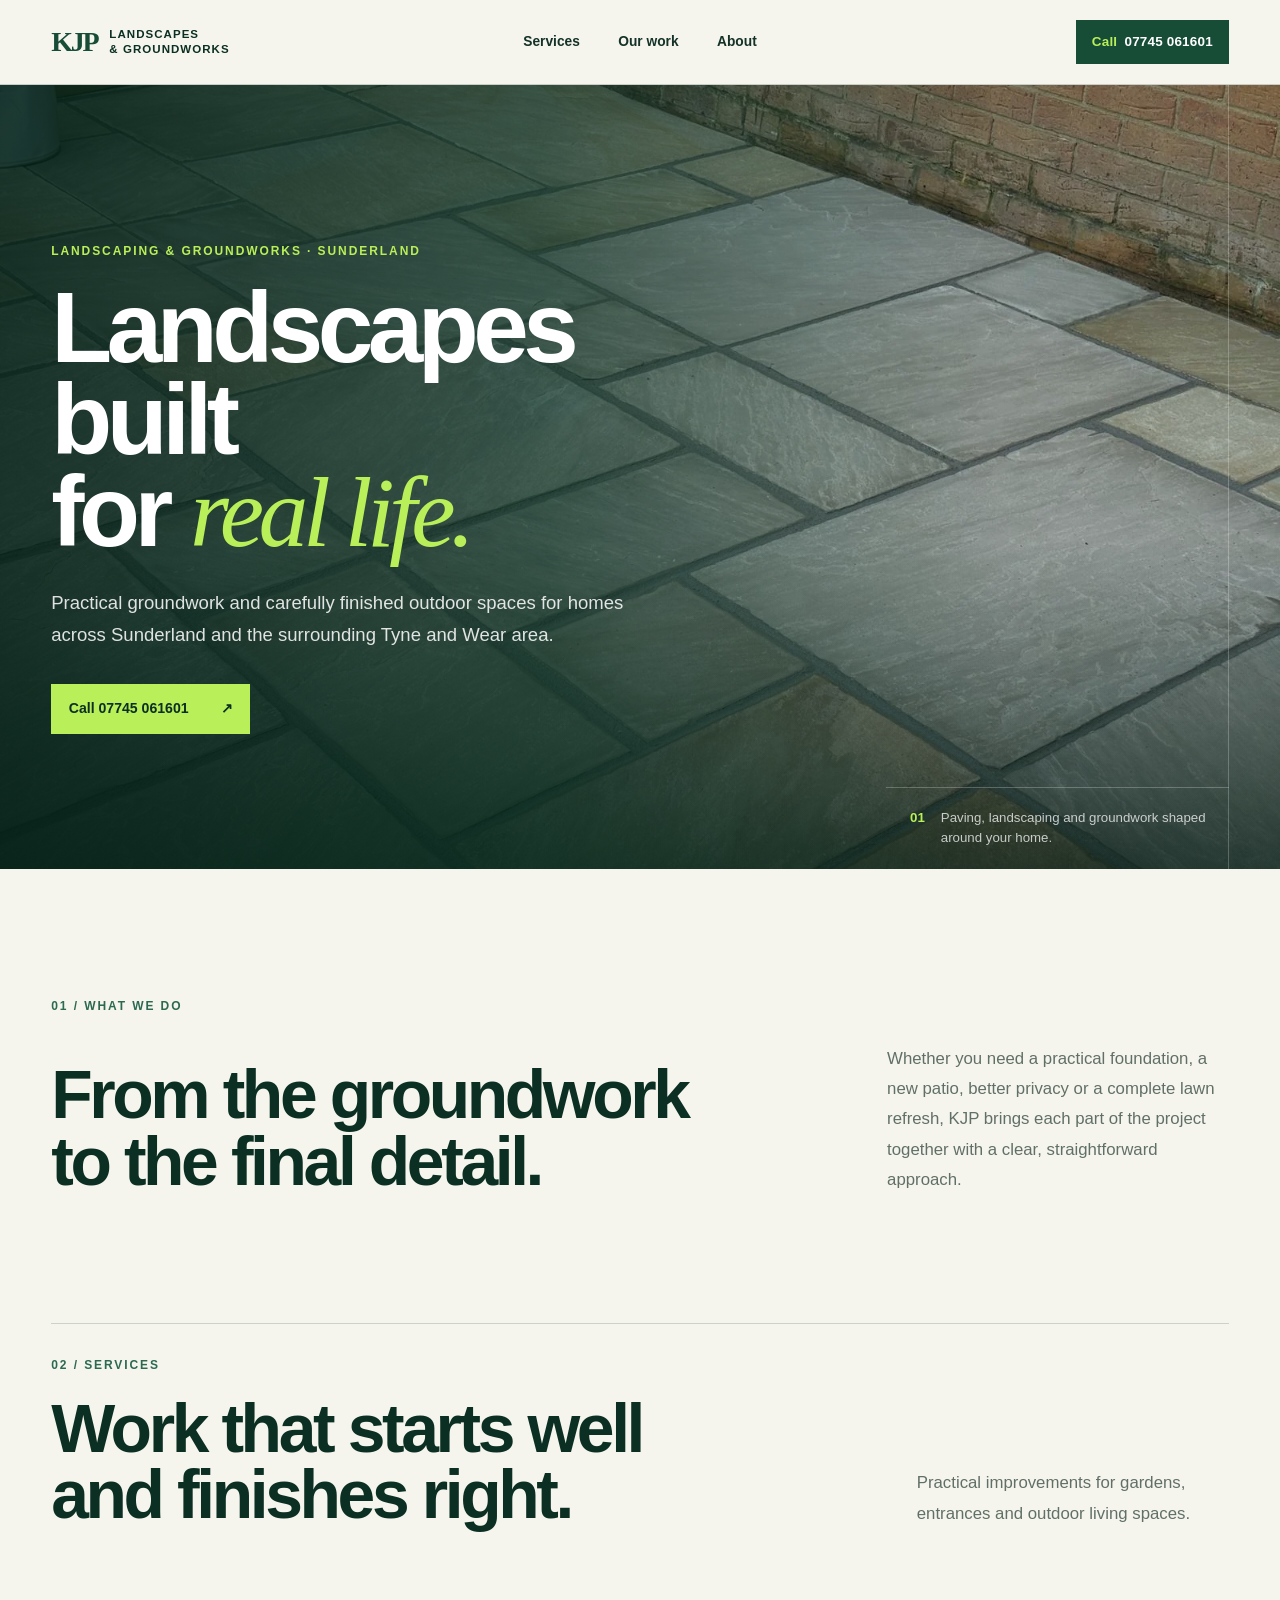
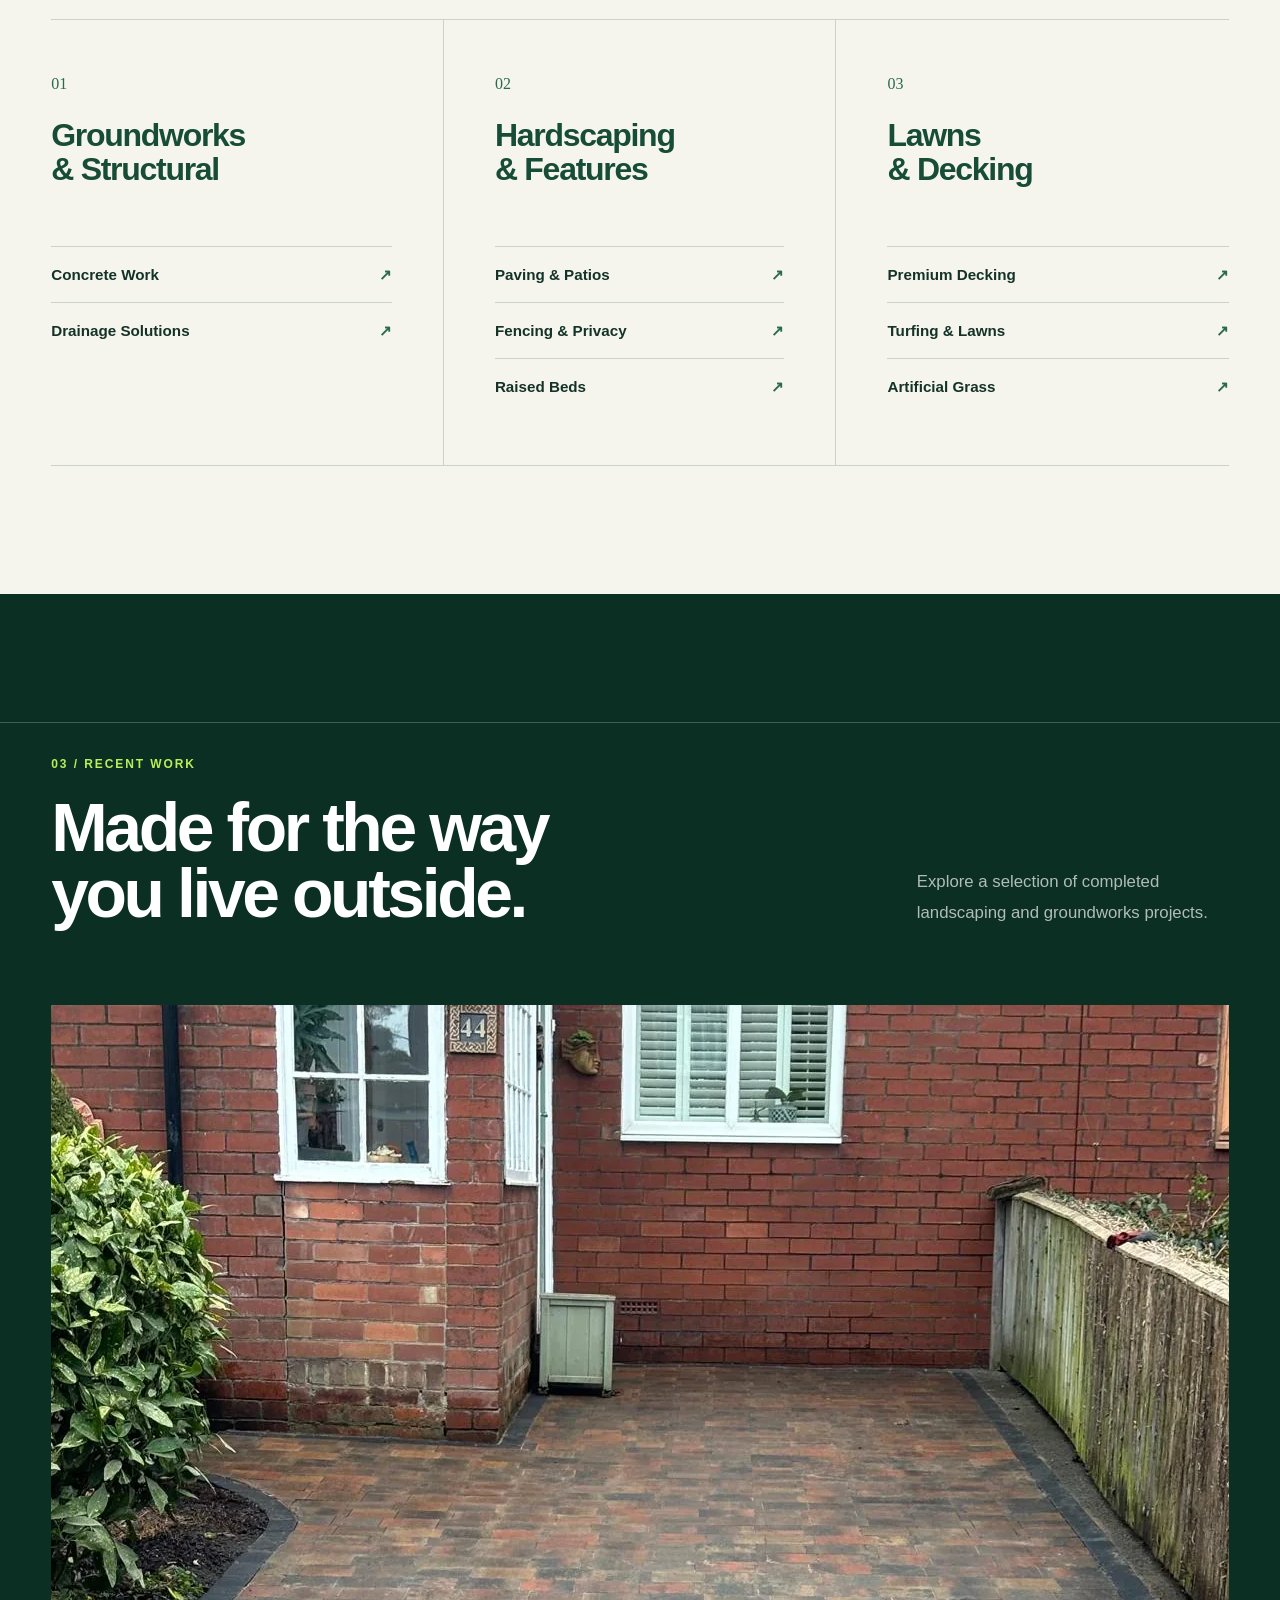
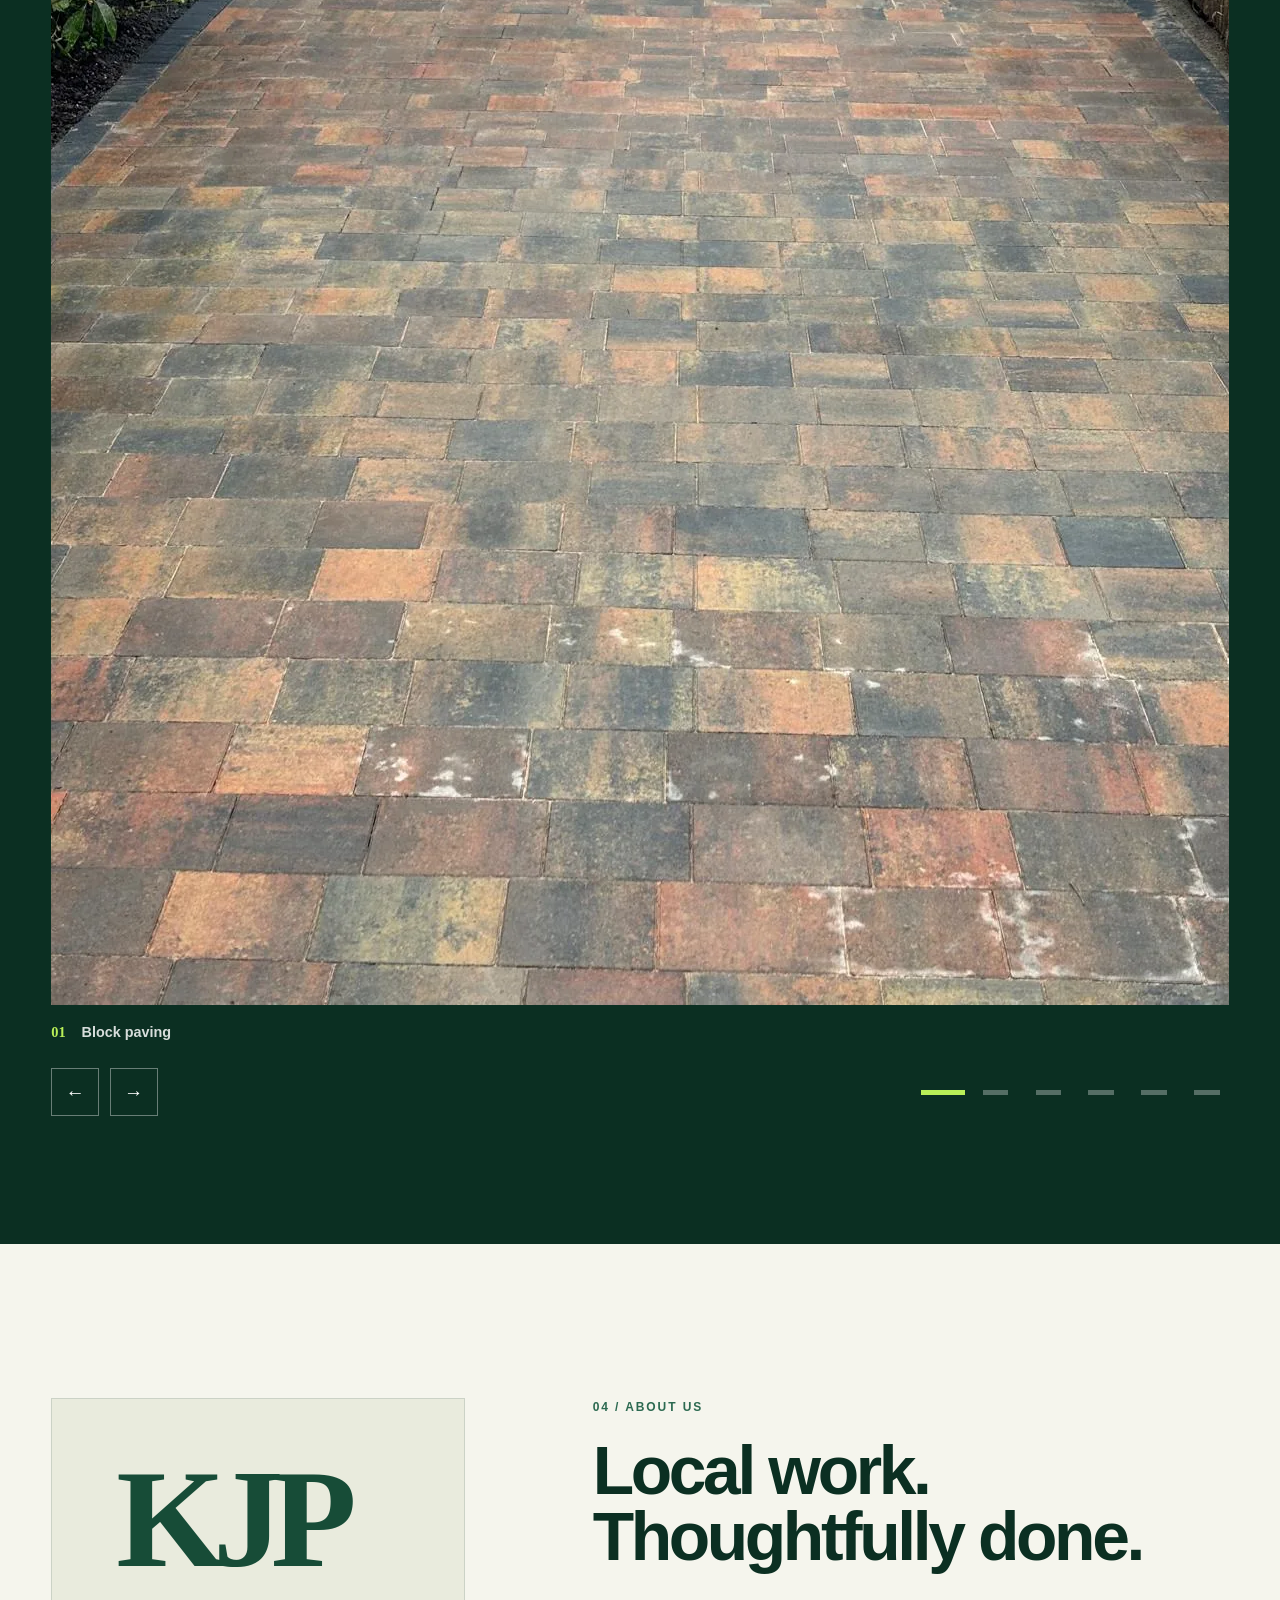
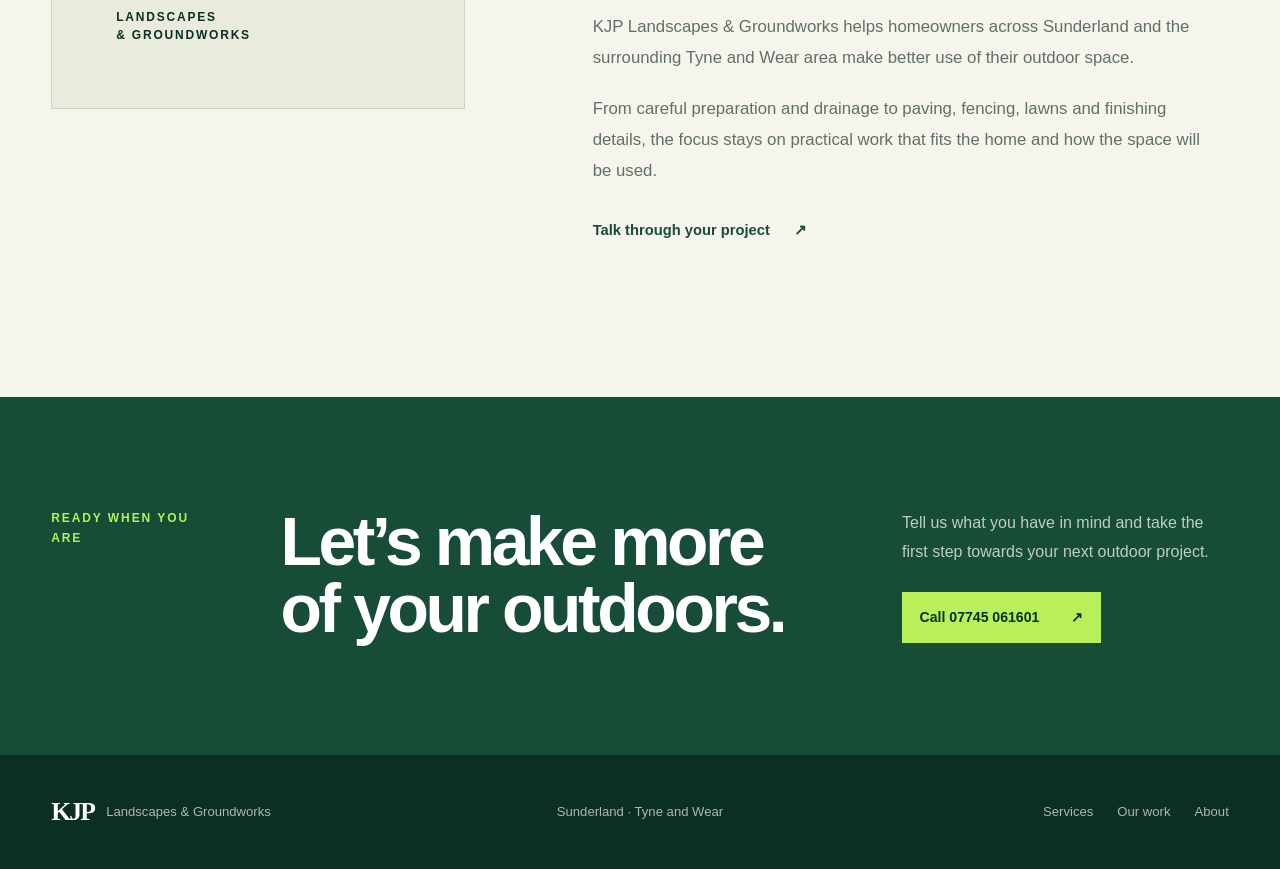
==== draft1/index.html @ 093271bf "add first draft" ====
<!doctype html>
<html lang="en-GB">
<head>
  <meta charset="utf-8">
  <meta name="viewport" content="width=device-width, initial-scale=1">
  <meta name="description" content="Landscaping and groundworks in Sunderland and across the surrounding Tyne and Wear area. Call KJP Landscapes &amp; Groundworks on 07745 061601.">
  <meta name="theme-color" content="#123f2d">
  <title>KJP Landscapes &amp; Groundworks | Sunderland</title>
  <link rel="icon" type="image/svg+xml" href="data:image/svg+xml,%3Csvg xmlns='http://www.w3.org/2000/svg' viewBox='0 0 64 64'%3E%3Crect width='64' height='64' fill='%23123f2d'/%3E%3Ctext x='32' y='44' text-anchor='middle' fill='white' font-family='Arial' font-size='38' font-weight='700'%3EK%3C/text%3E%3C/svg%3E">
  <link rel="preload" as="image" href="assets/hero.webp" fetchpriority="high">
  <link rel="stylesheet" href="styles.css">
  <script type="module" src="script.mjs"></script>
</head>
<body>
  <a class="skip-link" href="#main-content">Skip to main content</a>

  <header class="site-header">
    <div class="header-inner">
      <a class="brand" href="#top" aria-label="KJP Landscapes and Groundworks home">
        <span class="brand-mark" aria-hidden="true">KJP</span>
        <span class="brand-name">Landscapes <span>&amp; Groundworks</span></span>
      </a>

      <nav class="site-nav" aria-label="Main navigation">
        <a href="#services">Services</a>
        <a href="#gallery">Our work</a>
        <a href="#about">About</a>
      </nav>

      <a class="call-button" href="tel:07745061601" aria-label="Call KJP Landscapes and Groundworks on 07745 061601">
        <span class="call-label">Call</span>
        <span>07745 061601</span>
      </a>
    </div>
  </header>

  <main id="main-content">
    <section class="hero" id="top" aria-labelledby="hero-title">
      <div class="hero-inner">
        <p class="eyebrow">Landscaping &amp; groundworks · Sunderland</p>
        <h1 id="hero-title">Landscapes built<br>for <em>real life.</em></h1>
        <p class="hero-copy">Practical groundwork and carefully finished outdoor spaces for homes across Sunderland and the surrounding Tyne and Wear area.</p>
        <a class="primary-action" href="tel:07745061601">Call 07745 061601 <span aria-hidden="true">↗</span></a>
      </div>
      <p class="hero-note"><span>01</span> Paving, landscaping and groundwork shaped around your home.</p>
    </section>

    <section class="intro section-shell" aria-labelledby="intro-title">
      <p class="section-number">01 / What we do</p>
      <div class="intro-grid">
        <h2 id="intro-title">From the groundwork<br>to the final detail.</h2>
        <p>Whether you need a practical foundation, a new patio, better privacy or a complete lawn refresh, KJP brings each part of the project together with a clear, straightforward approach.</p>
      </div>
    </section>

    <section class="services section-shell" id="services" aria-labelledby="services-title">
      <div class="section-heading">
        <div>
          <p class="section-number">02 / Services</p>
          <h2 id="services-title">Work that starts well<br>and finishes right.</h2>
        </div>
        <p>Practical improvements for gardens, entrances and outdoor living spaces.</p>
      </div>

      <div class="service-grid">
        <article class="service-group">
          <span class="service-index">01</span>
          <h3>Groundworks<br>&amp; Structural</h3>
          <ul>
            <li><span>Concrete Work</span><span aria-hidden="true">↗</span></li>
            <li><span>Drainage Solutions</span><span aria-hidden="true">↗</span></li>
          </ul>
        </article>

        <article class="service-group">
          <span class="service-index">02</span>
          <h3>Hardscaping<br>&amp; Features</h3>
          <ul>
            <li><span>Paving &amp; Patios</span><span aria-hidden="true">↗</span></li>
            <li><span>Fencing &amp; Privacy</span><span aria-hidden="true">↗</span></li>
            <li><span>Raised Beds</span><span aria-hidden="true">↗</span></li>
          </ul>
        </article>

        <article class="service-group">
          <span class="service-index">03</span>
          <h3>Lawns<br>&amp; Decking</h3>
          <ul>
            <li><span>Premium Decking</span><span aria-hidden="true">↗</span></li>
            <li><span>Turfing &amp; Lawns</span><span aria-hidden="true">↗</span></li>
            <li><span>Artificial Grass</span><span aria-hidden="true">↗</span></li>
          </ul>
        </article>
      </div>
    </section>

    <section class="gallery-section" id="gallery" aria-labelledby="gallery-title">
      <div class="section-shell gallery-heading">
        <div>
          <p class="section-number">03 / Recent work</p>
          <h2 id="gallery-title">Made for the way<br>you live outside.</h2>
        </div>
        <p>Explore a selection of completed landscaping and groundworks projects.</p>
      </div>

      <div class="carousel" aria-roledescription="carousel" aria-label="KJP completed projects">
        <div class="carousel-viewport">
          <div class="carousel-track">
            <figure class="carousel-slide">
              <img src="assets/project-01.webp" alt="Block-paved driveway beside a brick home" width="1200" height="1600" loading="lazy" decoding="async">
              <figcaption><span>01</span> Block paving</figcaption>
            </figure>
            <figure class="carousel-slide">
              <img src="assets/project-02.webp" alt="Paved garden with raised timber beds" width="1600" height="1200" loading="lazy" decoding="async">
              <figcaption><span>02</span> Paving &amp; raised beds</figcaption>
            </figure>
            <figure class="carousel-slide">
              <img src="assets/project-03.webp" alt="Gravel garden with timber sleeper paths and planting" width="1600" height="1200" loading="lazy" decoding="async">
              <figcaption><span>03</span> Garden features</figcaption>
            </figure>
            <figure class="carousel-slide">
              <img src="assets/project-04.webp" alt="Paved patio with a newly built timber pergola" width="1200" height="1600" loading="lazy" decoding="async">
              <figcaption><span>04</span> Patio &amp; pergola</figcaption>
            </figure>
            <figure class="carousel-slide">
              <img src="assets/project-05.webp" alt="Large-format paved path beside a planted border" width="1200" height="1600" loading="lazy" decoding="async">
              <figcaption><span>05</span> Paths &amp; edging</figcaption>
            </figure>
            <figure class="carousel-slide">
              <img src="assets/project-06.webp" alt="Tiered paved garden with a lawn and timber fencing" width="1200" height="1600" loading="lazy" decoding="async">
              <figcaption><span>06</span> Patio &amp; lawn</figcaption>
            </figure>
          </div>
        </div>

        <div class="carousel-controls">
          <div class="carousel-arrows">
            <button type="button" data-carousel-action="previous" aria-label="Show previous project"><span aria-hidden="true">←</span></button>
            <button type="button" data-carousel-action="next" aria-label="Show next project"><span aria-hidden="true">→</span></button>
          </div>
          <div class="carousel-indicators" aria-label="Choose a project">
            <button type="button" data-carousel-index="0" aria-label="Show project 1"></button>
            <button type="button" data-carousel-index="1" aria-label="Show project 2"></button>
            <button type="button" data-carousel-index="2" aria-label="Show project 3"></button>
            <button type="button" data-carousel-index="3" aria-label="Show project 4"></button>
            <button type="button" data-carousel-index="4" aria-label="Show project 5"></button>
            <button type="button" data-carousel-index="5" aria-label="Show project 6"></button>
          </div>
        </div>
        <p id="carousel-status" class="sr-only" aria-live="polite">Project 1 of 6</p>
      </div>
    </section>

    <section class="about section-shell" id="about" aria-labelledby="about-title">
      <div class="about-stat" aria-hidden="true">
        <span>KJP</span>
        <p>Landscapes<br>&amp; Groundworks</p>
      </div>
      <div class="about-copy">
        <p class="section-number">04 / About us</p>
        <h2 id="about-title">Local work.<br>Thoughtfully done.</h2>
        <p>KJP Landscapes &amp; Groundworks helps homeowners across Sunderland and the surrounding Tyne and Wear area make better use of their outdoor space.</p>
        <p>From careful preparation and drainage to paving, fencing, lawns and finishing details, the focus stays on practical work that fits the home and how the space will be used.</p>
        <a class="text-link" href="tel:07745061601">Talk through your project <span aria-hidden="true">↗</span></a>
      </div>
    </section>

    <section class="closing-call" aria-labelledby="closing-title">
      <div class="section-shell closing-grid">
        <p class="section-number">Ready when you are</p>
        <h2 id="closing-title">Let’s make more<br>of your outdoors.</h2>
        <div>
          <p>Tell us what you have in mind and take the first step towards your next outdoor project.</p>
          <a class="primary-action light" href="tel:07745061601">Call 07745 061601 <span aria-hidden="true">↗</span></a>
        </div>
      </div>
    </section>
  </main>

  <footer class="site-footer">
    <div class="section-shell footer-grid">
      <div class="footer-brand">
        <strong>KJP</strong>
        <span>Landscapes &amp; Groundworks</span>
      </div>
      <p>Sunderland · Tyne and Wear</p>
      <nav aria-label="Footer navigation">
        <a href="#services">Services</a>
        <a href="#gallery">Our work</a>
        <a href="#about">About</a>
      </nav>
    </div>
  </footer>
</body>
</html>
---- draft1/styles.css ----
@charset "UTF-8";

:root {
  --forest: #174c37;
  --forest-dark: #0b2f22;
  --forest-soft: #2b6950;
  --lime: #b9ef58;
  --paper: #f5f5ed;
  --paper-deep: #e9ebdd;
  --white: #ffffff;
  --ink: #143228;
  --muted: #617067;
  --line: #cbd2c6;
  --display: Georgia, "Times New Roman", serif;
  --sans: Inter, ui-sans-serif, -apple-system, BlinkMacSystemFont, "Segoe UI", sans-serif;
  --shell: 1180px;
  --gutter: clamp(1.25rem, 4vw, 3.5rem);
}

*,
*::before,
*::after {
  box-sizing: border-box;
}

html {
  scroll-behavior: smooth;
  scroll-padding-top: 6.5rem;
}

body {
  margin: 0;
  min-width: 0;
  overflow-x: hidden;
  background: var(--paper);
  color: var(--ink);
  font-family: var(--sans);
  font-size: 1rem;
  line-height: 1.65;
  -webkit-font-smoothing: antialiased;
}

body,
button,
a {
  overflow-wrap: anywhere;
}

img {
  display: block;
  max-width: 100%;
}

a {
  color: inherit;
  text-decoration: none;
}

button {
  color: inherit;
  font: inherit;
}

h1,
h2,
h3,
p,
figure,
ul {
  margin: 0;
}

ul {
  padding: 0;
  list-style: none;
}

h1,
h2,
h3 {
  text-wrap: balance;
}

a:focus-visible,
button:focus-visible {
  outline: 3px solid var(--lime);
  outline-offset: 4px;
}

.skip-link {
  position: fixed;
  top: -6rem;
  left: 1rem;
  z-index: 1000;
  padding: 0.75rem 1rem;
  background: var(--lime);
  color: var(--forest-dark);
  font-weight: 800;
  transition: top 180ms ease;
}

.skip-link:focus {
  top: 1rem;
}

.sr-only {
  position: absolute;
  width: 1px;
  height: 1px;
  padding: 0;
  margin: -1px;
  overflow: hidden;
  clip: rect(0, 0, 0, 0);
  white-space: nowrap;
  border: 0;
}

.section-shell {
  width: min(100%, calc(var(--shell) + (var(--gutter) * 2)));
  margin-inline: auto;
  padding-inline: var(--gutter);
}

.site-header {
  position: sticky;
  top: 0;
  z-index: 100;
  background: rgb(245 245 237 / 94%);
  border-bottom: 1px solid rgb(20 50 40 / 20%);
  backdrop-filter: blur(14px);
}

.header-inner {
  display: grid;
  grid-template-columns: minmax(14rem, 1fr) auto minmax(14rem, 1fr);
  align-items: center;
  width: min(100%, calc(var(--shell) + (var(--gutter) * 2)));
  min-height: 5.25rem;
  margin-inline: auto;
  padding-inline: var(--gutter);
}

.brand {
  display: inline-flex;
  align-items: center;
  justify-self: start;
  gap: 0.75rem;
  line-height: 1.05;
}

.brand-mark {
  color: var(--forest);
  font-family: var(--display);
  font-size: 1.75rem;
  font-weight: 700;
  letter-spacing: -0.08em;
}

.brand-name {
  display: grid;
  color: var(--forest-dark);
  font-size: 0.72rem;
  font-weight: 800;
  letter-spacing: 0.09em;
  line-height: 1.3;
  text-transform: uppercase;
}

.site-nav {
  display: flex;
  align-items: center;
  justify-content: center;
  gap: clamp(1.25rem, 3vw, 2.75rem);
  font-size: 0.86rem;
  font-weight: 700;
}

.site-nav a,
.site-footer nav a,
.text-link {
  position: relative;
}

.site-nav a::after,
.site-footer nav a::after,
.text-link::after {
  position: absolute;
  right: 0;
  bottom: -0.25rem;
  left: 0;
  height: 1px;
  background: currentColor;
  content: "";
  transform: scaleX(0);
  transform-origin: right;
  transition: transform 180ms ease;
}

.site-nav a:hover::after,
.site-footer nav a:hover::after,
.text-link:hover::after {
  transform: scaleX(1);
  transform-origin: left;
}

.call-button {
  display: inline-flex;
  align-items: center;
  justify-self: end;
  min-height: 44px;
  padding: 0.7rem 1rem;
  background: var(--forest);
  color: var(--white);
  font-size: 0.84rem;
  font-weight: 800;
  letter-spacing: 0.015em;
}

.call-label {
  margin-right: 0.45rem;
  color: var(--lime);
}

.call-button:hover,
.call-button:focus-visible {
  background: var(--forest-dark);
}

.hero {
  position: relative;
  display: grid;
  align-items: end;
  min-height: min(49rem, calc(100svh - 5.25rem));
  border-radius: 0;
  overflow: hidden;
  background-color: var(--forest-dark);
  background-image:
    linear-gradient(90deg, rgb(5 33 23 / 89%) 0%, rgb(9 45 31 / 72%) 42%, rgb(7 30 22 / 24%) 78%),
    linear-gradient(0deg, rgb(7 29 21 / 76%) 0%, transparent 42%),
    url("assets/hero.webp");
  background-position: center, center, center 66%;
  background-size: cover;
  color: var(--white);
}

.hero::before {
  position: absolute;
  top: 0;
  right: clamp(1rem, 4vw, 4rem);
  width: 1px;
  height: 100%;
  background: rgb(255 255 255 / 23%);
  content: "";
}

.hero-inner {
  position: relative;
  z-index: 1;
  width: min(100%, calc(var(--shell) + (var(--gutter) * 2)));
  margin-inline: auto;
  padding: clamp(6.5rem, 13vh, 10rem) var(--gutter) clamp(8rem, 15vh, 10rem);
}

.eyebrow,
.section-number {
  color: var(--forest-soft);
  font-size: 0.75rem;
  font-weight: 800;
  letter-spacing: 0.16em;
  text-transform: uppercase;
}

.hero .eyebrow {
  color: var(--lime);
}

.hero h1 {
  max-width: 13ch;
  margin-top: 1.25rem;
  color: var(--white);
  font-size: clamp(3.25rem, 7.8vw, 7.25rem);
  font-weight: 650;
  letter-spacing: -0.055em;
  line-height: 0.92;
}

.hero h1 em {
  color: var(--lime);
  font-family: var(--display);
  font-weight: 400;
}

.hero-copy {
  max-width: 39rem;
  margin-top: 1.75rem;
  color: rgb(255 255 255 / 86%);
  font-size: clamp(1rem, 1.6vw, 1.16rem);
  line-height: 1.75;
}

.primary-action {
  display: inline-flex;
  align-items: center;
  justify-content: space-between;
  gap: 2rem;
  min-height: 48px;
  margin-top: 2rem;
  padding: 0.85rem 1.1rem;
  background: var(--lime);
  color: var(--forest-dark);
  font-size: 0.88rem;
  font-weight: 850;
  transition: background 180ms ease, color 180ms ease;
}

.primary-action:hover {
  background: var(--white);
}

.hero-note {
  position: absolute;
  right: clamp(1rem, 4vw, 4rem);
  bottom: 0;
  z-index: 1;
  display: grid;
  grid-template-columns: auto minmax(12rem, 18rem);
  gap: 1rem;
  padding: 1.3rem 0 1.3rem 1.5rem;
  border-top: 1px solid rgb(255 255 255 / 24%);
  color: rgb(255 255 255 / 74%);
  font-size: 0.83rem;
  line-height: 1.5;
}

.hero-note span {
  color: var(--lime);
  font-weight: 800;
}

.intro {
  padding-block: clamp(5rem, 10vw, 9rem);
}

.intro-grid {
  display: grid;
  grid-template-columns: minmax(0, 1.45fr) minmax(16rem, 0.7fr);
  gap: clamp(3rem, 10vw, 9rem);
  align-items: end;
  margin-top: 1.7rem;
}

h2 {
  color: var(--forest-dark);
  font-size: clamp(2.6rem, 5.3vw, 5.2rem);
  font-weight: 650;
  letter-spacing: -0.05em;
  line-height: 0.98;
}

.intro-grid > p,
.section-heading > p,
.gallery-heading > p {
  color: var(--muted);
  font-size: 1.05rem;
  line-height: 1.8;
}

.services {
  padding-bottom: clamp(5rem, 10vw, 9rem);
}

.section-heading,
.gallery-heading {
  display: grid;
  grid-template-columns: minmax(0, 1.3fr) minmax(17rem, 0.55fr);
  gap: clamp(3rem, 10vw, 8rem);
  align-items: end;
  padding-top: 2rem;
  border-top: 1px solid var(--line);
}

.section-heading h2,
.gallery-heading h2 {
  margin-top: 1.25rem;
}

.service-grid {
  display: grid;
  grid-template-columns: repeat(3, minmax(0, 1fr));
  margin-top: clamp(3rem, 7vw, 5.75rem);
  border-block: 1px solid var(--line);
}

.service-group {
  min-width: 0;
  padding: clamp(2rem, 4vw, 3.25rem);
  border-right: 1px solid var(--line);
}

.service-group:first-child {
  padding-left: 0;
}

.service-group:last-child {
  padding-right: 0;
  border-right: 0;
}

.service-index {
  color: var(--forest-soft);
  font-family: var(--display);
  font-size: 1rem;
}

.service-group h3 {
  min-height: 5rem;
  margin: 1.3rem 0 3rem;
  color: var(--forest);
  font-size: clamp(1.65rem, 2.5vw, 2.4rem);
  font-weight: 650;
  letter-spacing: -0.04em;
  line-height: 1.08;
}

.service-group li {
  display: flex;
  align-items: center;
  justify-content: space-between;
  gap: 1rem;
  min-height: 3.5rem;
  border-top: 1px solid var(--line);
  color: var(--ink);
  font-size: 0.95rem;
  font-weight: 650;
}

.service-group li span:last-child {
  color: var(--forest-soft);
}

.gallery-section {
  padding-block: clamp(5rem, 10vw, 8.5rem);
  background: var(--forest-dark);
  color: var(--white);
}

.gallery-section .section-number {
  color: var(--lime);
}

.gallery-heading {
  border-top-color: rgb(255 255 255 / 22%);
}

.gallery-heading h2 {
  color: var(--white);
}

.gallery-heading > p {
  color: rgb(255 255 255 / 68%);
}

.carousel {
  width: min(100%, calc(var(--shell) + (var(--gutter) * 2)));
  margin: clamp(3rem, 6vw, 5.5rem) auto 0;
  padding-inline: var(--gutter);
}

.carousel-viewport {
  min-width: 0;
}

.carousel-track {
  display: grid;
  grid-template-columns: repeat(2, minmax(0, 1fr));
  gap: 2rem;
}

.carousel-slide {
  min-width: 0;
}

.carousel-slide img {
  width: 100%;
  aspect-ratio: 16 / 10;
  object-fit: cover;
  border-radius: 0;
}

.carousel-slide figcaption {
  display: flex;
  gap: 1rem;
  align-items: center;
  margin-top: 1rem;
  color: rgb(255 255 255 / 84%);
  font-size: 0.9rem;
  font-weight: 700;
}

.carousel-slide figcaption span {
  color: var(--lime);
  font-family: var(--display);
}

.carousel-controls {
  display: none;
}

.carousel.is-enhanced .carousel-viewport {
  overflow: hidden;
}

.carousel.is-enhanced .carousel-track {
  display: flex;
  gap: 0;
  transition: transform 560ms cubic-bezier(0.22, 1, 0.36, 1);
  touch-action: pan-y;
}

.carousel.is-enhanced .carousel-slide {
  flex: 0 0 100%;
}

.carousel.is-enhanced .carousel-slide figcaption {
  max-width: 72rem;
}

.carousel.is-enhanced .carousel-controls {
  display: flex;
  align-items: center;
  justify-content: space-between;
  gap: 2rem;
  margin-top: 1.5rem;
}

.carousel-arrows {
  display: flex;
  gap: 0.65rem;
}

.carousel-arrows button {
  display: grid;
  width: 3rem;
  height: 3rem;
  padding: 0;
  place-items: center;
  border: 1px solid rgb(255 255 255 / 38%);
  border-radius: 0;
  background: transparent;
  color: var(--white);
  cursor: pointer;
  font-size: 1.2rem;
}

.carousel-arrows button:hover {
  border-color: var(--lime);
  background: var(--lime);
  color: var(--forest-dark);
}

.carousel-indicators {
  display: flex;
  align-items: center;
  gap: 0.55rem;
}

.carousel-indicators button {
  position: relative;
  display: grid;
  min-width: 44px;
  min-height: 44px;
  width: 44px;
  height: 44px;
  padding: 0;
  border: 0;
  border-radius: 0;
  place-items: center;
  background: transparent;
  cursor: pointer;
}

.carousel-indicators button::before {
  width: 1.6rem;
  height: 0.28rem;
  background: rgb(255 255 255 / 30%);
  content: "";
  transition: width 180ms ease, background 180ms ease;
}

.carousel-indicators button[aria-current="true"]::before {
  width: 2.75rem;
  background: var(--lime);
}

.about {
  display: grid;
  grid-template-columns: minmax(16rem, 0.65fr) minmax(0, 1fr);
  gap: clamp(3rem, 10vw, 9rem);
  align-items: start;
  padding-block: clamp(6rem, 12vw, 10rem);
}

.about-stat {
  padding: clamp(2rem, 5vw, 4rem);
  border: 1px solid var(--line);
  background: var(--paper-deep);
}

.about-stat > span {
  color: var(--forest);
  font-family: var(--display);
  font-size: clamp(5rem, 11vw, 9rem);
  font-weight: 700;
  letter-spacing: -0.09em;
  line-height: 0.8;
}

.about-stat p {
  margin-top: 2rem;
  color: var(--forest-dark);
  font-size: 0.75rem;
  font-weight: 800;
  letter-spacing: 0.15em;
  line-height: 1.5;
  text-transform: uppercase;
}

.about-copy h2 {
  margin: 1.25rem 0 2.5rem;
}

.about-copy > p:not(.section-number) {
  max-width: 39rem;
  color: var(--muted);
  font-size: 1.05rem;
  line-height: 1.85;
}

.about-copy > p + p {
  margin-top: 1.25rem;
}

.text-link {
  display: inline-flex;
  gap: 1.5rem;
  margin-top: 2rem;
  color: var(--forest);
  font-size: 0.92rem;
  font-weight: 800;
}

.closing-call {
  padding-block: clamp(4rem, 9vw, 7rem);
  background: var(--forest);
  color: var(--white);
}

.closing-grid {
  display: grid;
  grid-template-columns: 0.35fr 1.25fr 0.75fr;
  gap: clamp(2rem, 6vw, 5rem);
  align-items: start;
}

.closing-call .section-number {
  color: var(--lime);
}

.closing-call h2 {
  color: var(--white);
}

.closing-grid > div > p {
  color: rgb(255 255 255 / 72%);
  line-height: 1.8;
}

.primary-action.light {
  margin-top: 1.6rem;
}

.site-footer {
  padding-block: 2.25rem;
  background: var(--forest-dark);
  color: rgb(255 255 255 / 66%);
  font-size: 0.82rem;
}

.footer-grid {
  display: grid;
  grid-template-columns: 1fr auto 1fr;
  gap: 2rem;
  align-items: center;
}

.footer-brand {
  display: flex;
  align-items: center;
  gap: 0.75rem;
}

.footer-brand strong {
  color: var(--white);
  font-family: var(--display);
  font-size: 1.6rem;
  letter-spacing: -0.07em;
}

.site-footer nav {
  display: flex;
  justify-self: end;
  gap: 1.5rem;
}

@media (max-width: 980px) {
  .header-inner {
    grid-template-columns: 1fr auto auto;
    gap: 1.5rem;
  }

  .hero {
    min-height: 42rem;
    background-position: center, center, 58% 68%;
  }

  .intro-grid,
  .section-heading,
  .gallery-heading {
    grid-template-columns: minmax(0, 1.15fr) minmax(15rem, 0.7fr);
    gap: 3rem;
  }

  .service-grid {
    grid-template-columns: repeat(2, minmax(0, 1fr));
  }

  .service-group:nth-child(2) {
    border-right: 0;
  }

  .service-group:last-child {
    grid-column: 1 / -1;
    padding-inline: 0;
    border-top: 1px solid var(--line);
  }

  .service-group:last-child h3 {
    min-height: auto;
  }

  .about {
    grid-template-columns: minmax(14rem, 0.55fr) minmax(0, 1fr);
    gap: 4rem;
  }

  .closing-grid {
    grid-template-columns: 0.4fr 1fr;
  }

  .closing-grid > div:last-child {
    grid-column: 2;
  }
}

@media (max-width: 760px) {
  :root {
    --gutter: 1.25rem;
  }

  html {
    scroll-padding-top: 5rem;
  }

  .header-inner {
    grid-template-columns: minmax(0, 1fr) auto;
    gap: 0.75rem;
    min-height: 4.5rem;
  }

  .brand {
    min-width: 0;
    gap: 0.5rem;
  }

  .brand-mark {
    font-size: 1.55rem;
  }

  .brand-name {
    font-size: 0.61rem;
    letter-spacing: 0.06em;
  }

  .brand-name span {
    display: none;
  }

  .site-nav {
    display: none;
  }

  .call-button {
    padding-inline: 0.8rem;
    font-size: 0.78rem;
    white-space: nowrap;
  }

  .call-label {
    position: absolute;
    width: 1px;
    height: 1px;
    margin: -1px;
    overflow: hidden;
    clip: rect(0, 0, 0, 0);
  }

  .hero {
    min-height: 41rem;
    background-image:
      linear-gradient(90deg, rgb(5 33 23 / 91%) 0%, rgb(9 45 31 / 66%) 73%, rgb(7 30 22 / 36%) 100%),
      linear-gradient(0deg, rgb(7 29 21 / 78%) 0%, transparent 44%),
      url("assets/hero.webp");
    background-position: center, center, 57% 72%;
  }

  .hero::before {
    right: 1.25rem;
  }

  .hero-inner {
    padding-top: 7rem;
    padding-bottom: 8.5rem;
  }

  .hero h1 {
    font-size: clamp(3.4rem, 15.5vw, 5.25rem);
  }

  .hero-copy {
    max-width: 31rem;
    font-size: 1rem;
  }

  .hero-note {
    right: 1.25rem;
    left: 1.25rem;
    grid-template-columns: auto 1fr;
    padding-left: 0;
  }

  .intro-grid,
  .section-heading,
  .gallery-heading,
  .about,
  .closing-grid,
  .footer-grid {
    grid-template-columns: minmax(0, 1fr);
  }

  .intro-grid,
  .section-heading,
  .gallery-heading,
  .about {
    gap: 2rem;
  }

  h2 {
    font-size: clamp(2.65rem, 12vw, 4.25rem);
  }

  .service-grid {
    grid-template-columns: minmax(0, 1fr);
  }

  .service-group,
  .service-group:first-child,
  .service-group:last-child {
    grid-column: auto;
    padding: 2rem 0;
    border-right: 0;
    border-top: 1px solid var(--line);
  }

  .service-group:first-child {
    border-top: 0;
  }

  .service-group h3 {
    min-height: auto;
    margin-bottom: 2rem;
  }

  .carousel-track {
    grid-template-columns: minmax(0, 1fr);
  }

  .carousel-slide img {
    aspect-ratio: 4 / 5;
  }

  .carousel.is-enhanced .carousel-slide img {
    aspect-ratio: 4 / 5;
  }

  .carousel.is-enhanced .carousel-controls {
    align-items: flex-start;
    flex-direction: column;
    gap: 1.25rem;
  }

  .carousel-indicators {
    width: 100%;
  }

  .carousel-indicators button {
    flex: 1;
    width: auto;
  }

  .carousel-indicators button[aria-current="true"] {
    flex: 1.8;
    width: auto;
  }

  .about-stat {
    padding: 3rem 2rem;
  }

  .closing-grid > div:last-child {
    grid-column: auto;
  }

  .site-footer {
    padding-block: 2.75rem;
  }

  .footer-grid {
    gap: 1.25rem;
  }

  .site-footer nav {
    justify-self: start;
  }
}

@media (max-width: 390px) {
  .brand-name {
    display: none;
  }

  .call-button {
    font-size: 0.73rem;
  }
}

@media (prefers-reduced-motion: reduce) {
  html {
    scroll-behavior: auto;
  }

  *,
  *::before,
  *::after {
    scroll-behavior: auto !important;
    transition-duration: 0.01ms !important;
    animation-duration: 0.01ms !important;
    animation-iteration-count: 1 !important;
  }

  .carousel.is-enhanced .carousel-track {
    transition: none;
  }
}
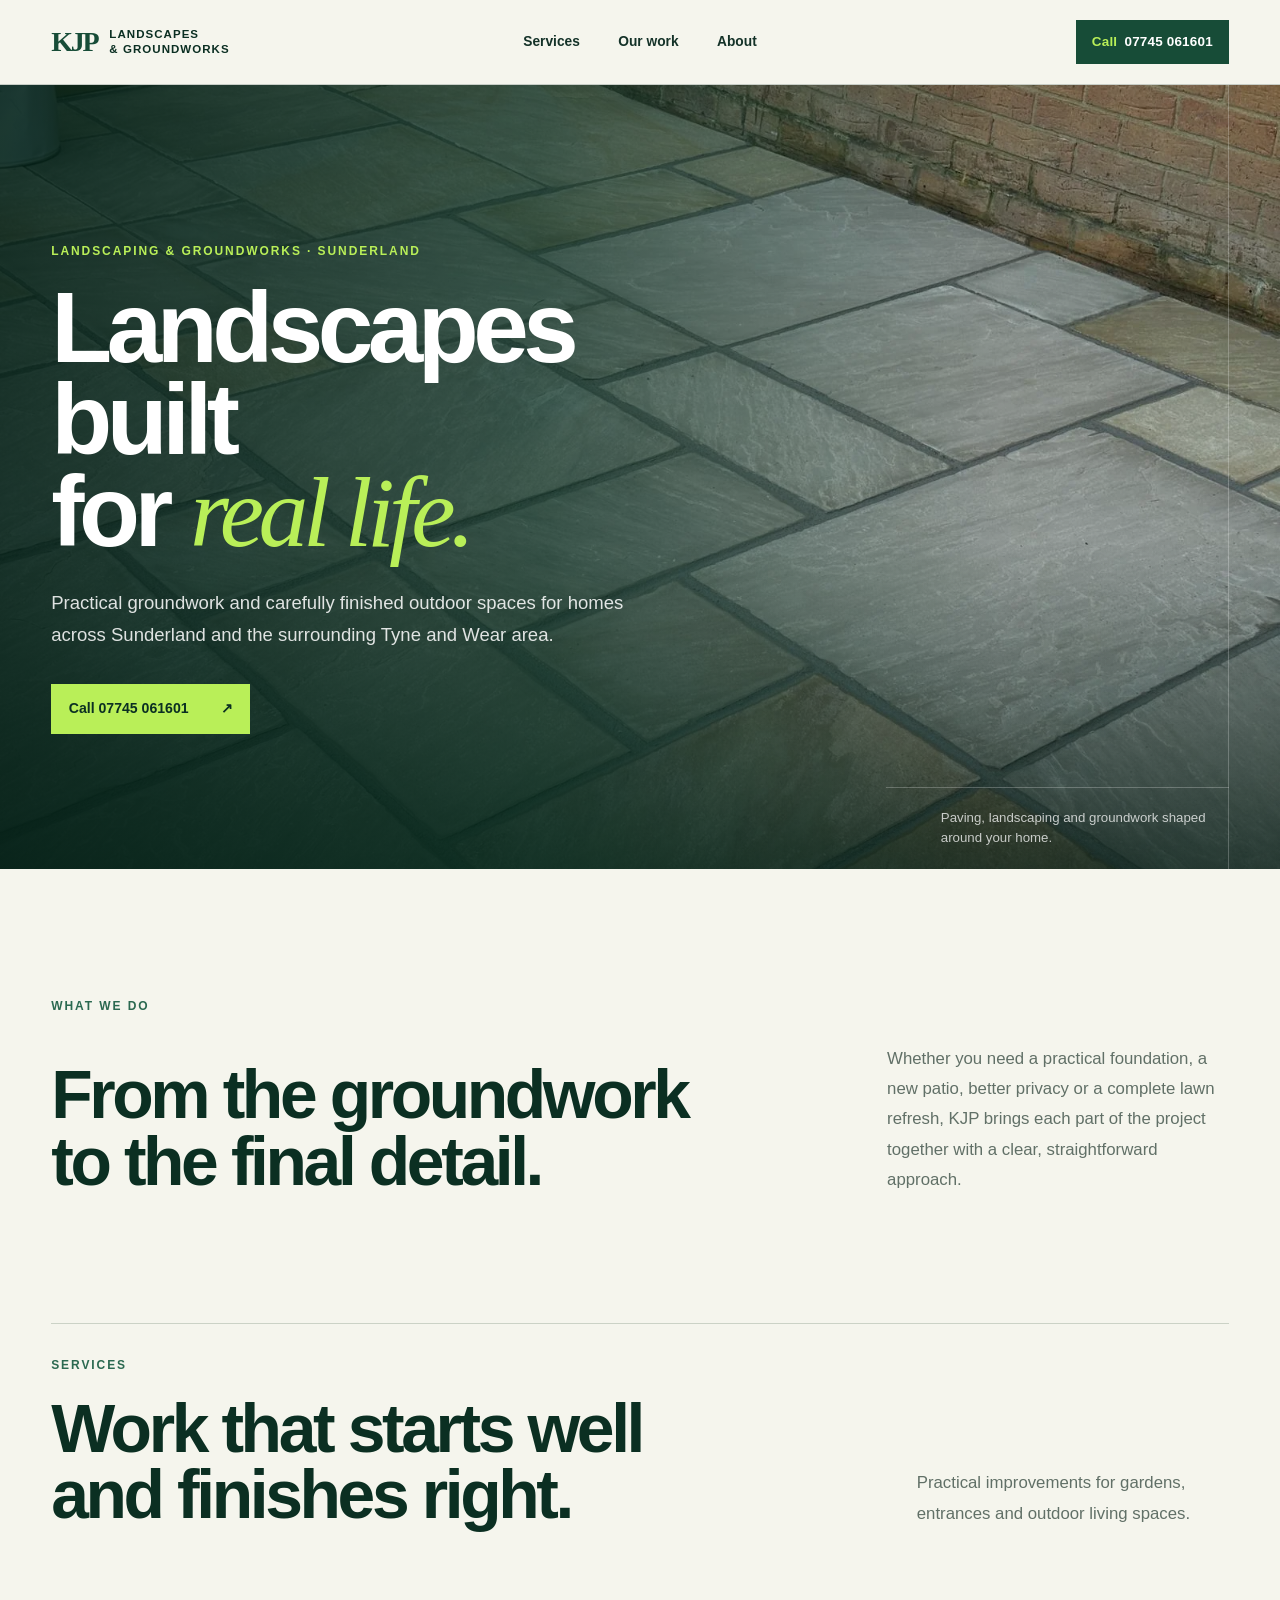
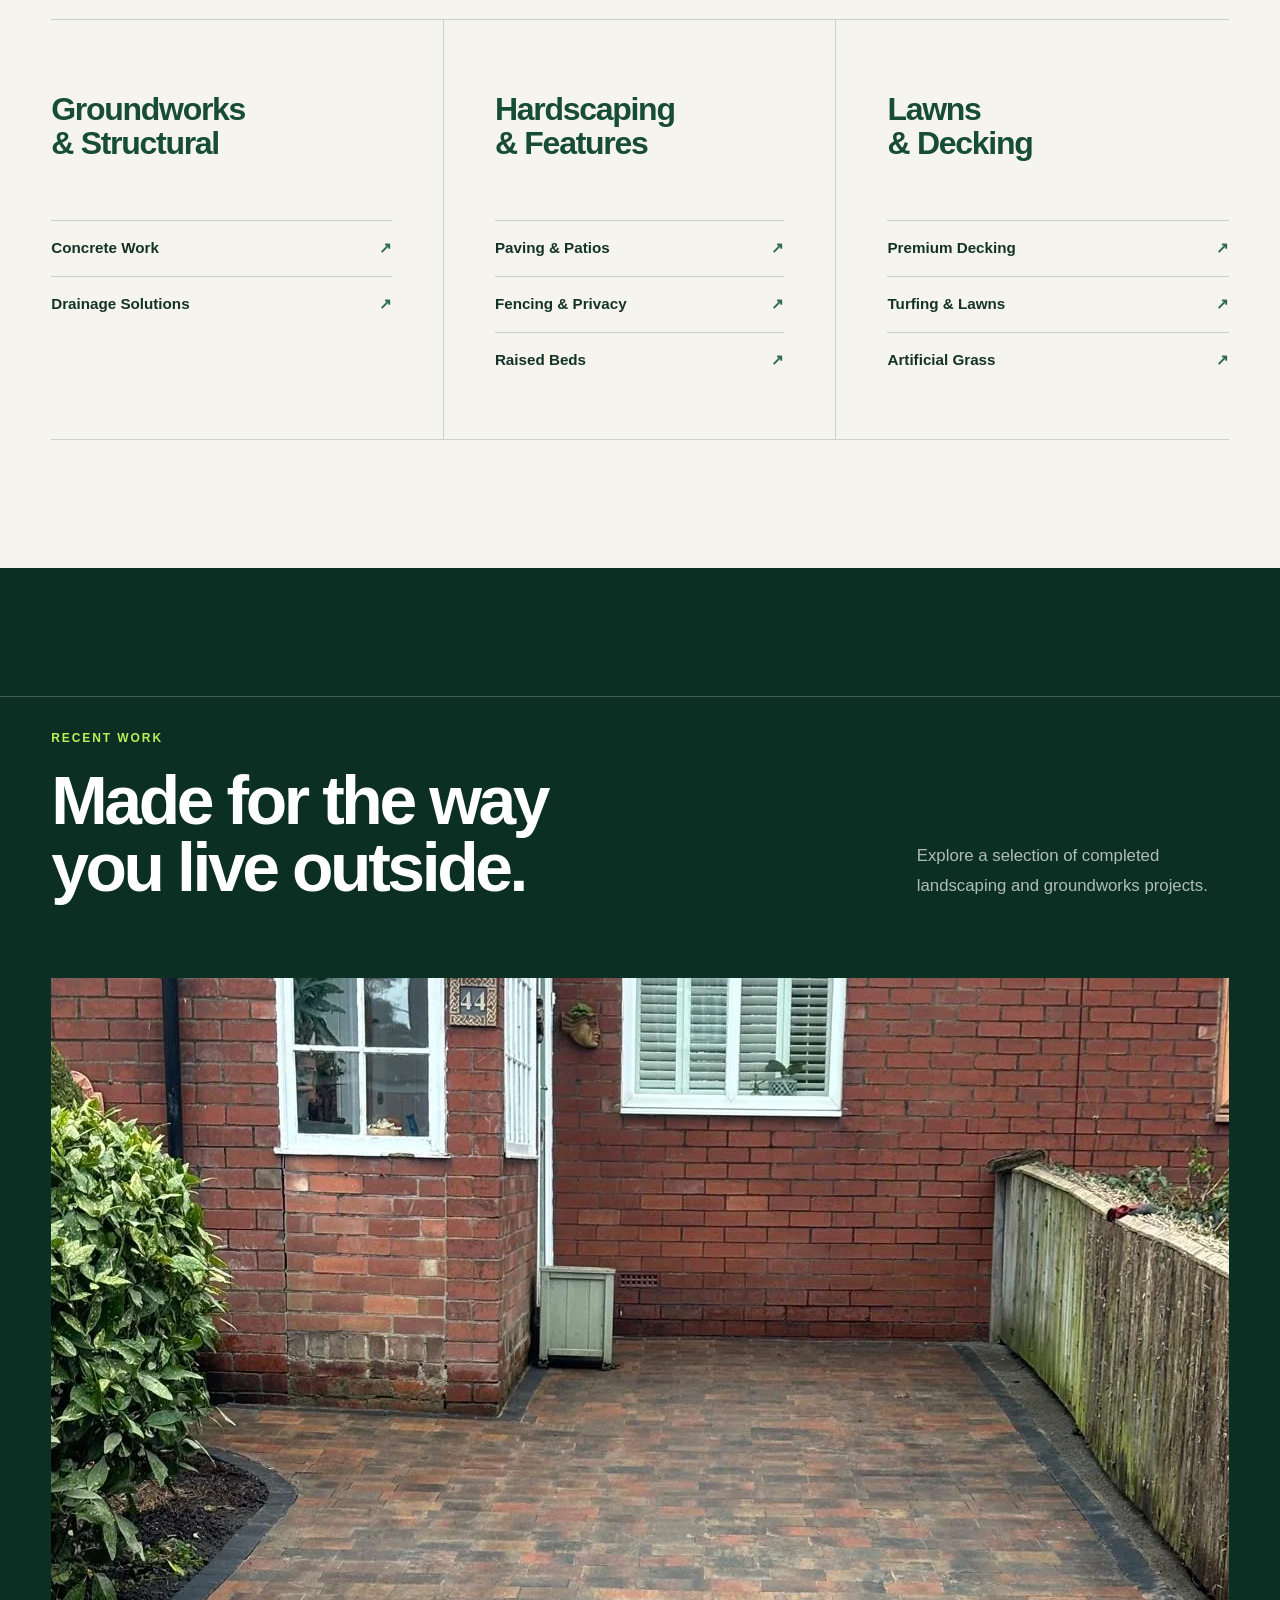
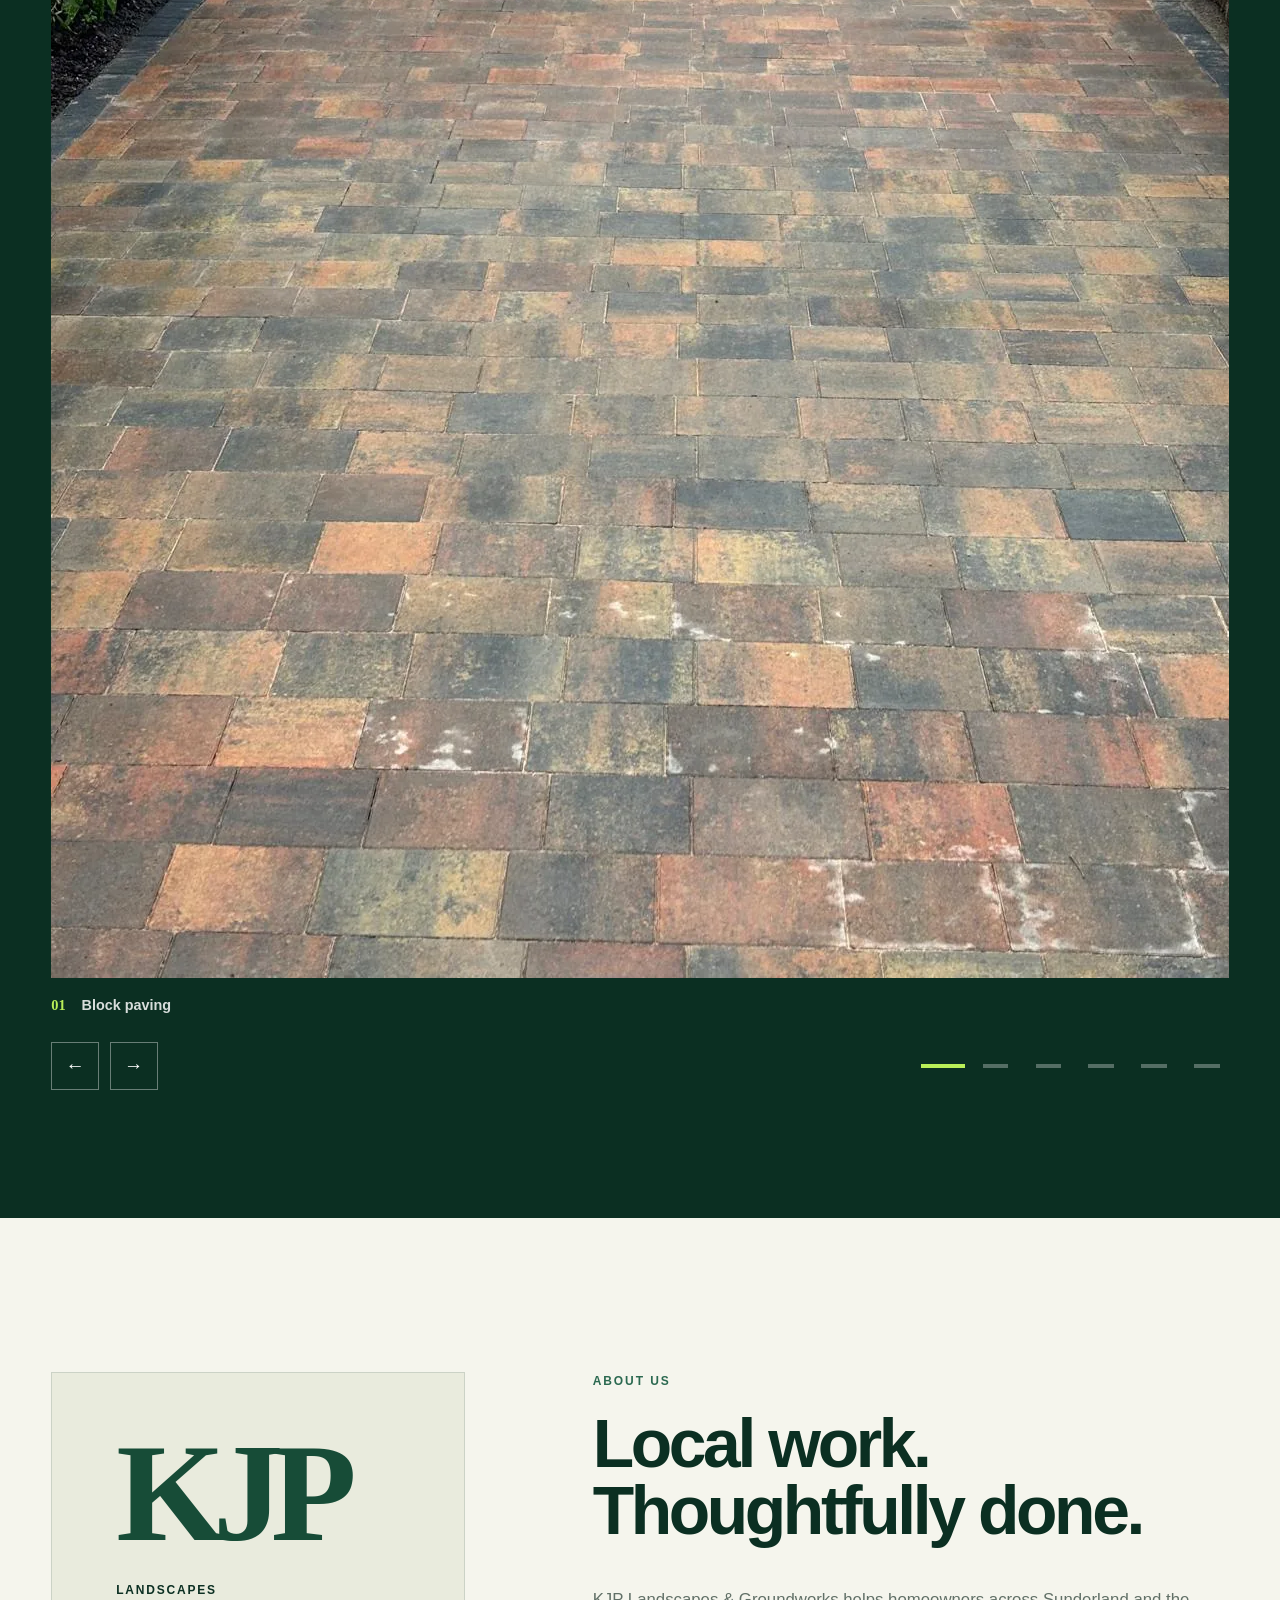
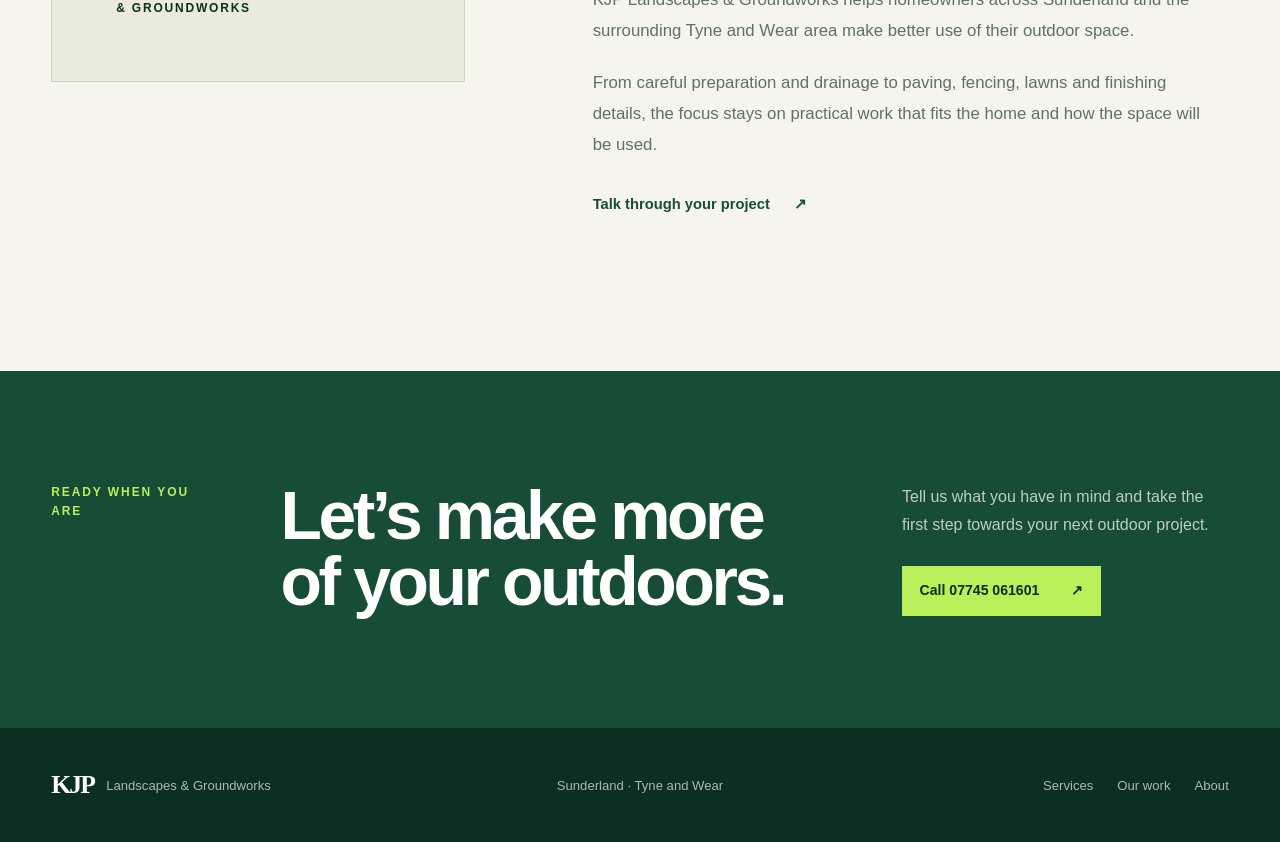
==== commit fac7004c: "Removed all numbering throughout the website" ====
--- a/draft1/index.html
+++ b/draft1/index.html
@@ -6,7 +6,7 @@
   <meta name="description" content="Landscaping and groundworks in Sunderland and across the surrounding Tyne and Wear area. Call KJP Landscapes &amp; Groundworks on 07745 061601.">
   <meta name="theme-color" content="#123f2d">
   <title>KJP Landscapes &amp; Groundworks | Sunderland</title>
-  <link rel="icon" type="image/svg+xml" href="data:image/svg+xml,%3Csvg xmlns='http://www.w3.org/2000/svg' viewBox='0 0 64 64'%3E%3Crect width='64' height='64' fill='%23123f2d'/%3E%3Ctext x='32' y='44' text-anchor='middle' fill='white' font-family='Arial' font-size='38' font-weight='700'%3EK%3C/text%3E%3C/svg%3E">
+  <link rel="icon" type="image/svg+xml" href="data:image/svg+xml,%3Csvg xmlns='http://www.w3.org/2000/svg' viewBox='0 0 64 64'%3E%3Crect width='64' height='64' fill='%23123f2d'/%3E%3Ctext x='32' y='41' text-anchor='middle' fill='white' font-family='Arial,sans-serif' font-size='22' font-weight='700'%3EKJP%3C/text%3E%3C/svg%3E">
   <link rel="preload" as="image" href="assets/hero.webp" fetchpriority="high">
   <link rel="stylesheet" href="styles.css">
   <script type="module" src="script.mjs"></script>
@@ -42,11 +42,11 @@
         <p class="hero-copy">Practical groundwork and carefully finished outdoor spaces for homes across Sunderland and the surrounding Tyne and Wear area.</p>
         <a class="primary-action" href="tel:07745061601">Call 07745 061601 <span aria-hidden="true">↗</span></a>
       </div>
-      <p class="hero-note"><span>01</span> Paving, landscaping and groundwork shaped around your home.</p>
+      <p class="hero-note"><span class="hero-spacer" aria-hidden="true">01</span> Paving, landscaping and groundwork shaped around your home.</p>
     </section>
 
     <section class="intro section-shell" aria-labelledby="intro-title">
-      <p class="section-number">01 / What we do</p>
+      <p class="section-number">What we do</p>
       <div class="intro-grid">
         <h2 id="intro-title">From the groundwork<br>to the final detail.</h2>
         <p>Whether you need a practical foundation, a new patio, better privacy or a complete lawn refresh, KJP brings each part of the project together with a clear, straightforward approach.</p>
@@ -56,7 +56,7 @@
     <section class="services section-shell" id="services" aria-labelledby="services-title">
       <div class="section-heading">
         <div>
-          <p class="section-number">02 / Services</p>
+          <p class="section-number">Services</p>
           <h2 id="services-title">Work that starts well<br>and finishes right.</h2>
         </div>
         <p>Practical improvements for gardens, entrances and outdoor living spaces.</p>
@@ -64,7 +64,6 @@
 
       <div class="service-grid">
         <article class="service-group">
-          <span class="service-index">01</span>
           <h3>Groundworks<br>&amp; Structural</h3>
           <ul>
             <li><span>Concrete Work</span><span aria-hidden="true">↗</span></li>
@@ -73,7 +72,6 @@
         </article>
 
         <article class="service-group">
-          <span class="service-index">02</span>
           <h3>Hardscaping<br>&amp; Features</h3>
           <ul>
             <li><span>Paving &amp; Patios</span><span aria-hidden="true">↗</span></li>
@@ -83,7 +81,6 @@
         </article>
 
         <article class="service-group">
-          <span class="service-index">03</span>
           <h3>Lawns<br>&amp; Decking</h3>
           <ul>
             <li><span>Premium Decking</span><span aria-hidden="true">↗</span></li>
@@ -97,7 +94,7 @@
     <section class="gallery-section" id="gallery" aria-labelledby="gallery-title">
       <div class="section-shell gallery-heading">
         <div>
-          <p class="section-number">03 / Recent work</p>
+          <p class="section-number">Recent work</p>
           <h2 id="gallery-title">Made for the way<br>you live outside.</h2>
         </div>
         <p>Explore a selection of completed landscaping and groundworks projects.</p>
@@ -157,7 +154,7 @@
         <p>Landscapes<br>&amp; Groundworks</p>
       </div>
       <div class="about-copy">
-        <p class="section-number">04 / About us</p>
+        <p class="section-number">About us</p>
         <h2 id="about-title">Local work.<br>Thoughtfully done.</h2>
         <p>KJP Landscapes &amp; Groundworks helps homeowners across Sunderland and the surrounding Tyne and Wear area make better use of their outdoor space.</p>
         <p>From careful preparation and drainage to paving, fencing, lawns and finishing details, the focus stays on practical work that fits the home and how the space will be used.</p>
--- a/draft1/styles.css
+++ b/draft1/styles.css
@@ -337,6 +337,10 @@
   font-weight: 800;
 }
 
+.hero-spacer {
+  visibility: hidden;
+}
+
 .intro {
   padding-block: clamp(5rem, 10vw, 9rem);
 }
@@ -404,12 +408,6 @@
 .service-group:last-child {
   padding-right: 0;
   border-right: 0;
-}
-
-.service-index {
-  color: var(--forest-soft);
-  font-family: var(--display);
-  font-size: 1rem;
 }
 
 .service-group h3 {
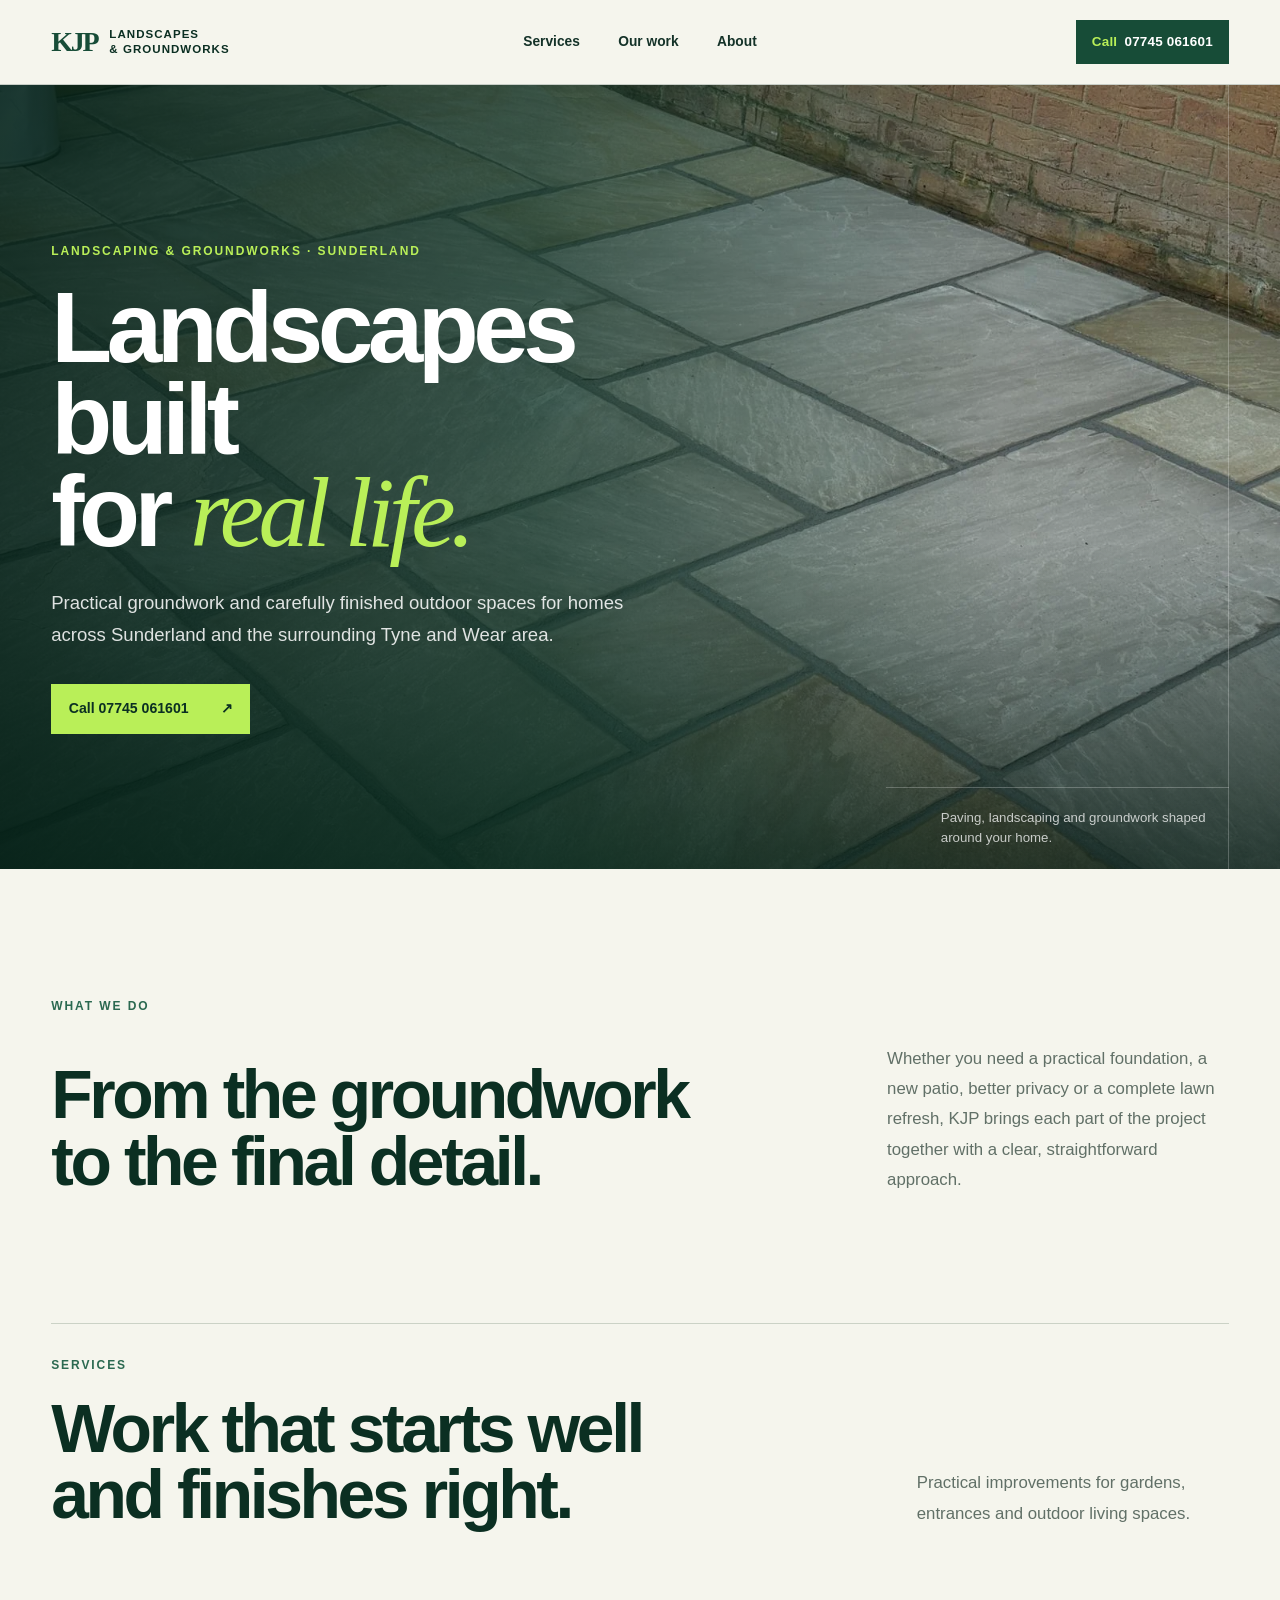
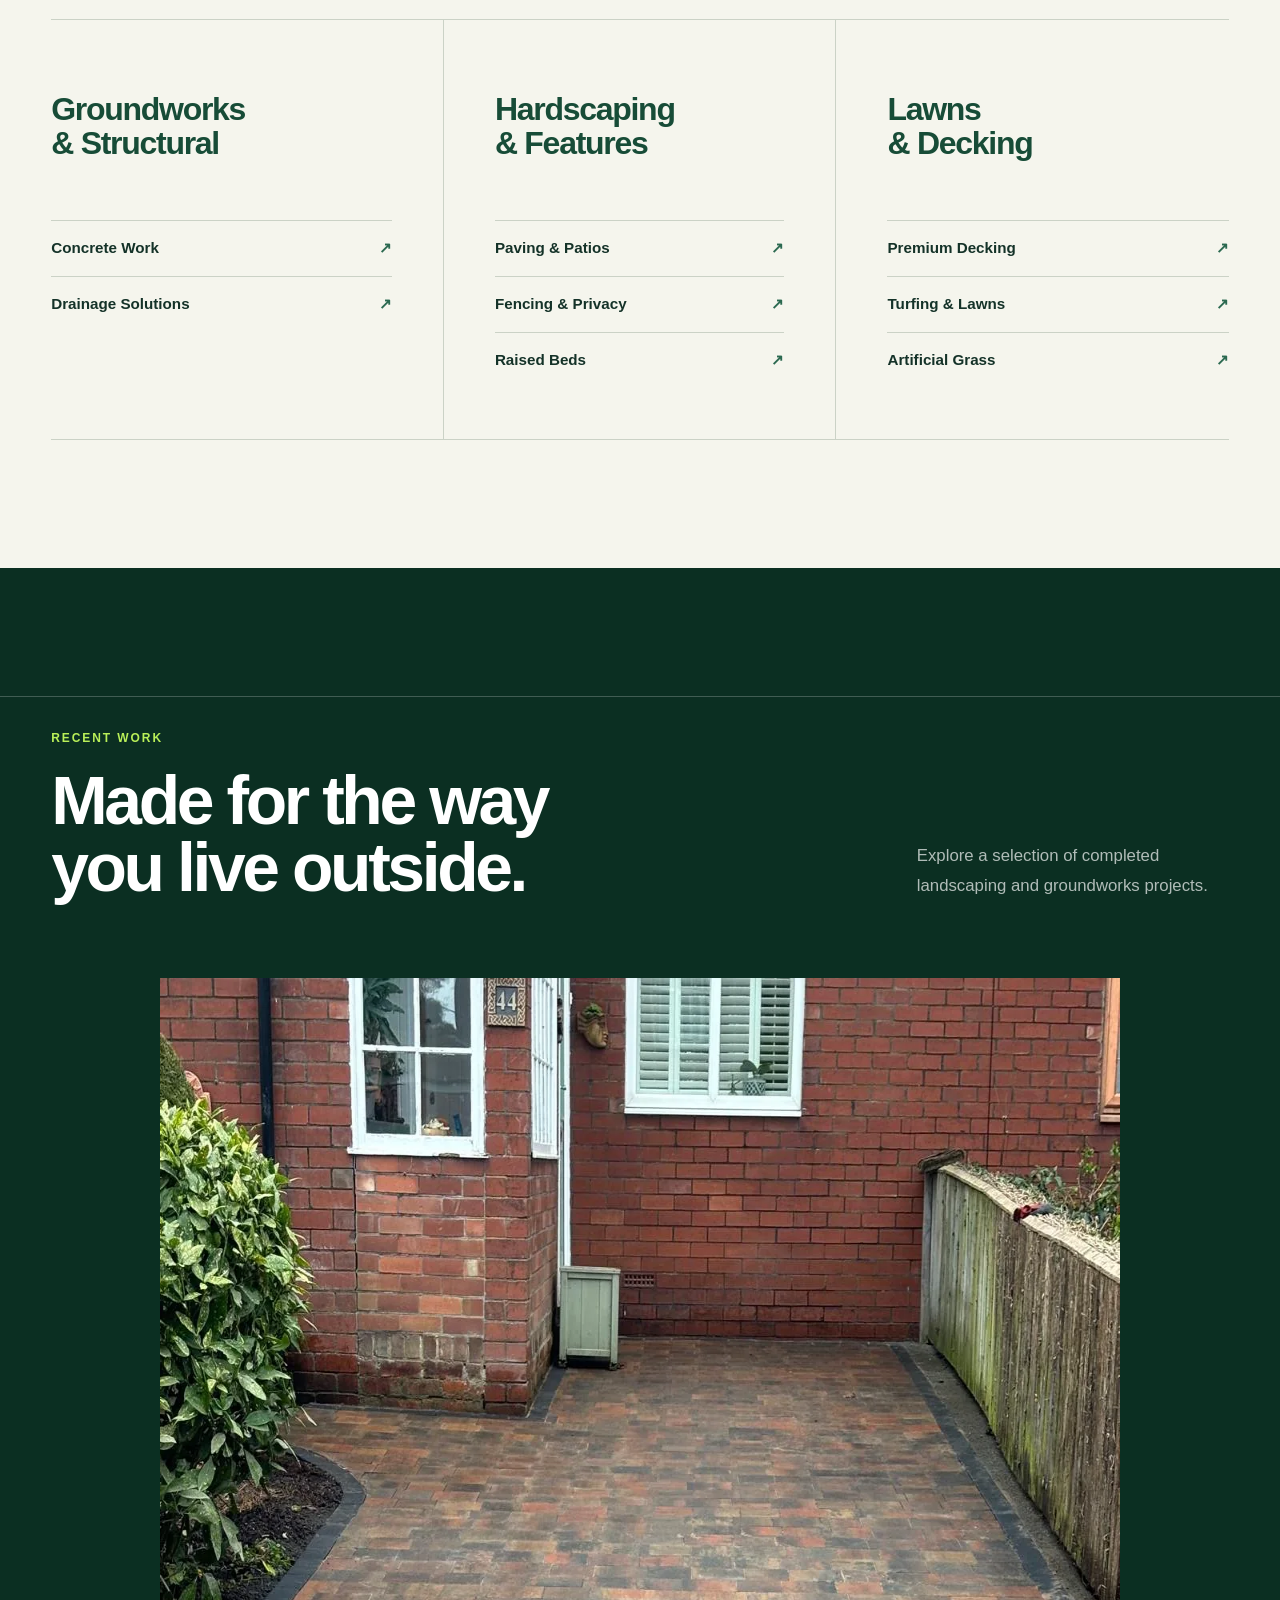
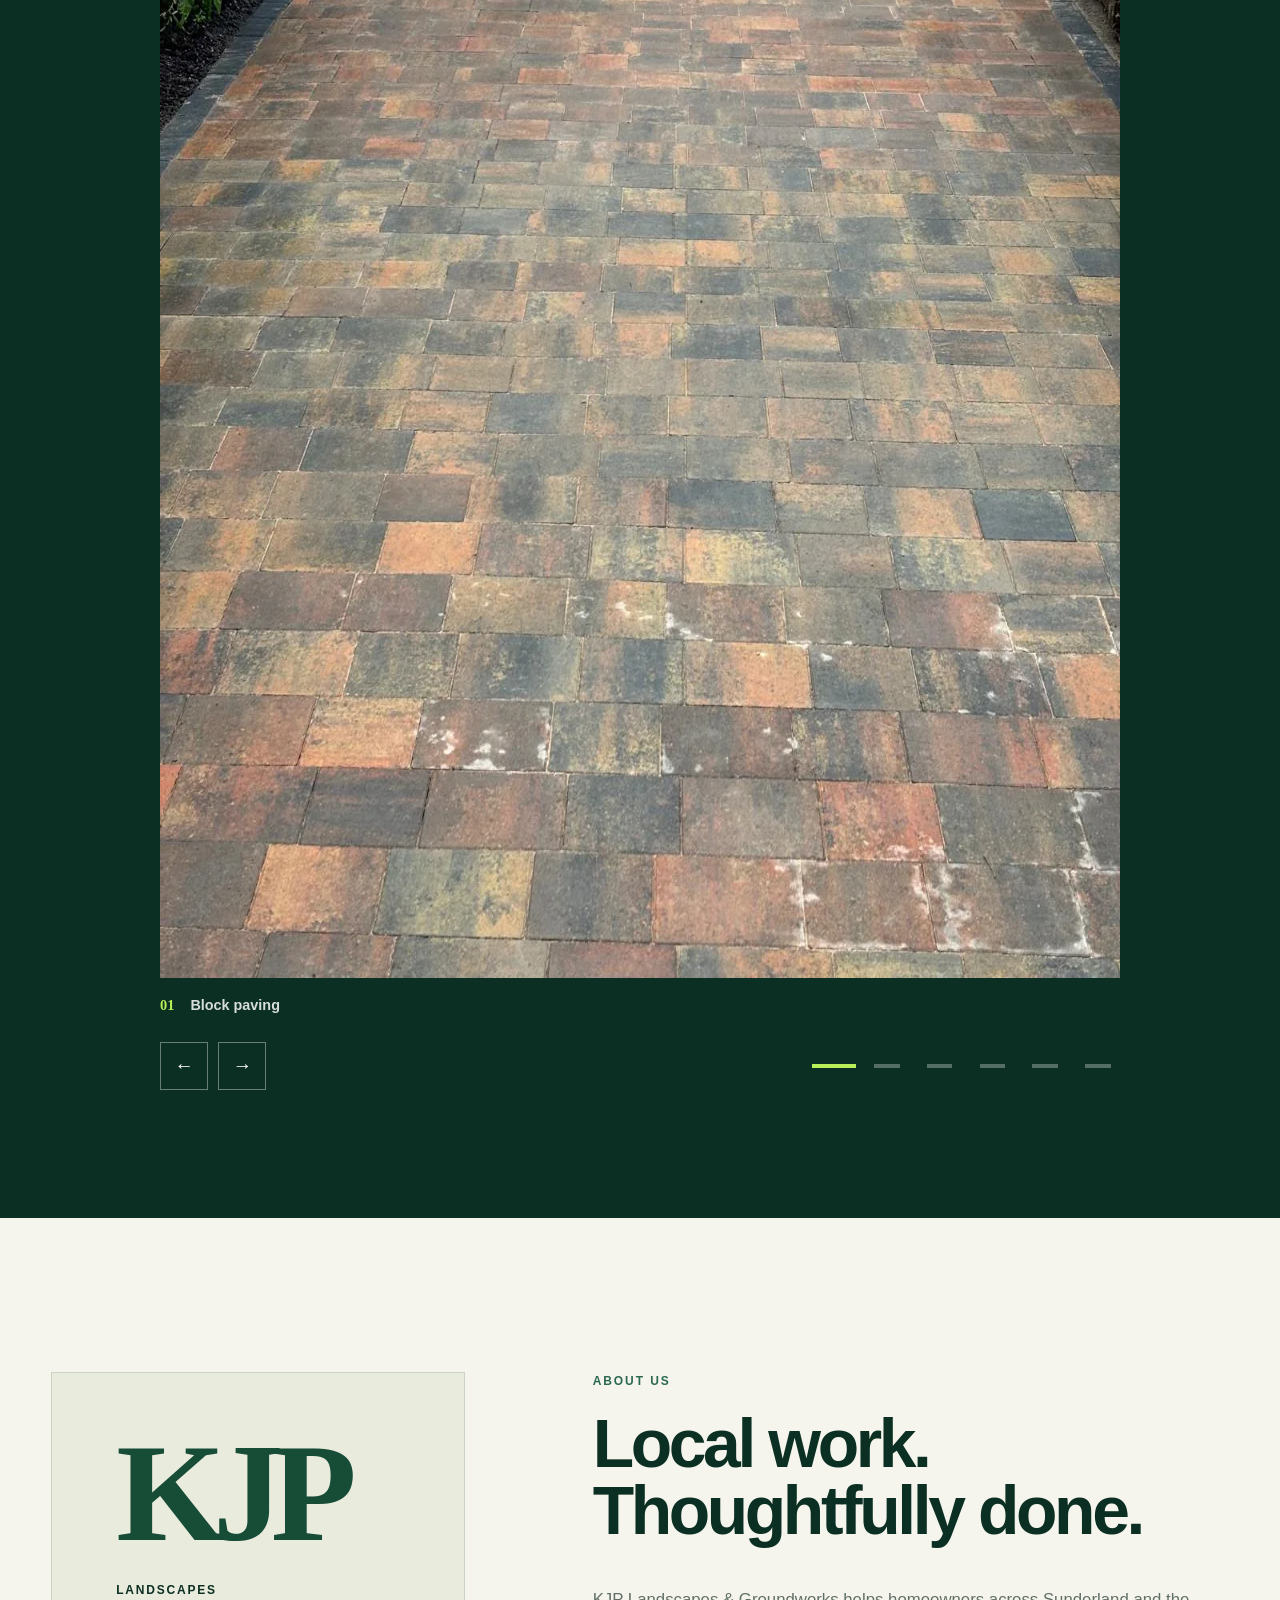
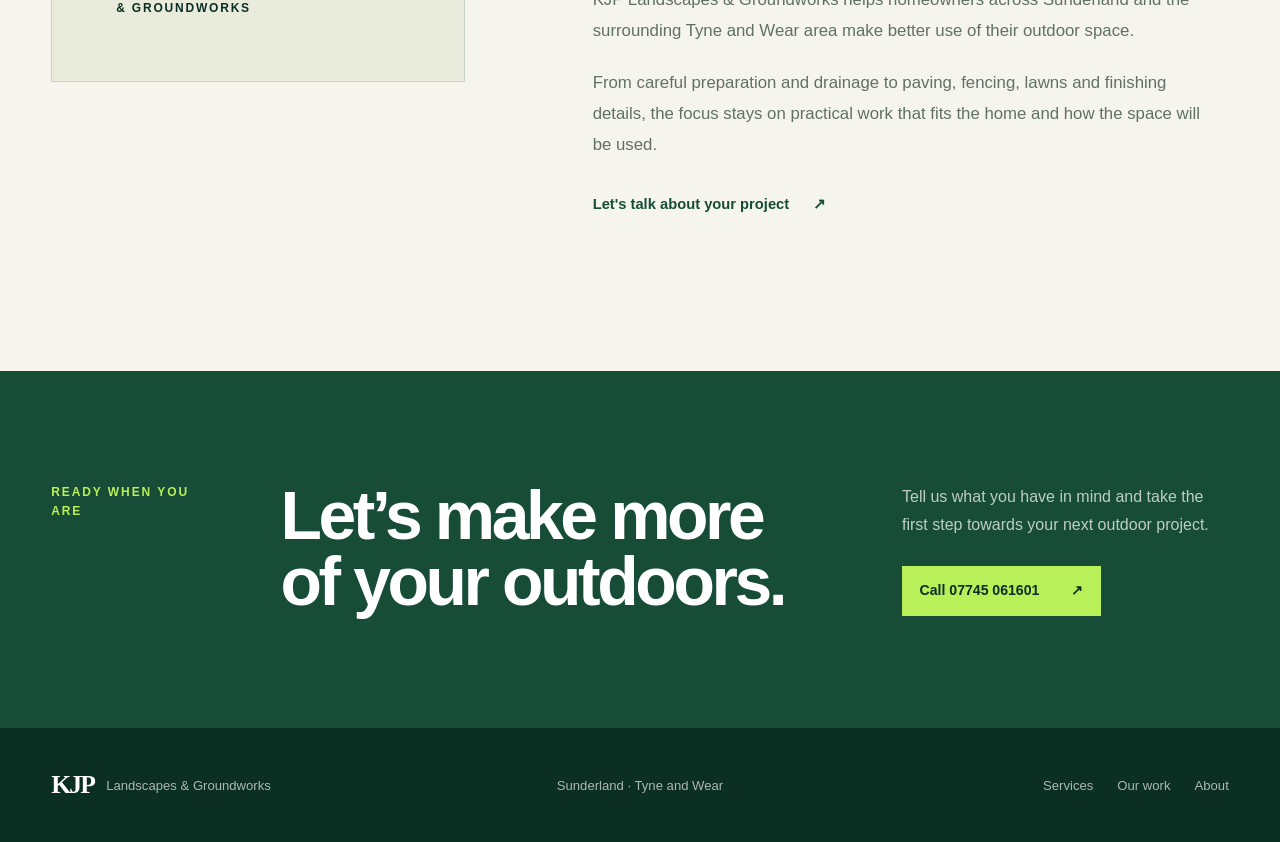
==== commit 1bde4da7: "carousel changes" ====
--- a/draft1/index.html
+++ b/draft1/index.html
@@ -158,7 +158,7 @@
         <h2 id="about-title">Local work.<br>Thoughtfully done.</h2>
         <p>KJP Landscapes &amp; Groundworks helps homeowners across Sunderland and the surrounding Tyne and Wear area make better use of their outdoor space.</p>
         <p>From careful preparation and drainage to paving, fencing, lawns and finishing details, the focus stays on practical work that fits the home and how the space will be used.</p>
-        <a class="text-link" href="tel:07745061601">Talk through your project <span aria-hidden="true">↗</span></a>
+        <a class="text-link" href="tel:07745061601">Let's talk about your project <span aria-hidden="true">↗</span></a>
       </div>
     </section>
 
--- a/draft1/styles.css
+++ b/draft1/styles.css
@@ -459,7 +459,7 @@
 }
 
 .carousel {
-  width: min(100%, calc(var(--shell) + (var(--gutter) * 2)));
+  width: min(100%, calc(60rem + (var(--gutter) * 2)));
   margin: clamp(3rem, 6vw, 5.5rem) auto 0;
   padding-inline: var(--gutter);
 }
@@ -478,11 +478,13 @@
   min-width: 0;
 }
 
-.carousel-slide img {
+.img {
   width: 100%;
-  aspect-ratio: 16 / 10;
-  object-fit: cover;
+  aspect-ratio: 4 / 3;
+  object-fit: contain;
+  object-position: center;
   border-radius: 0;
+  background: rgb(5 25 18 / 52%);
 }
 
 .carousel-slide figcaption {
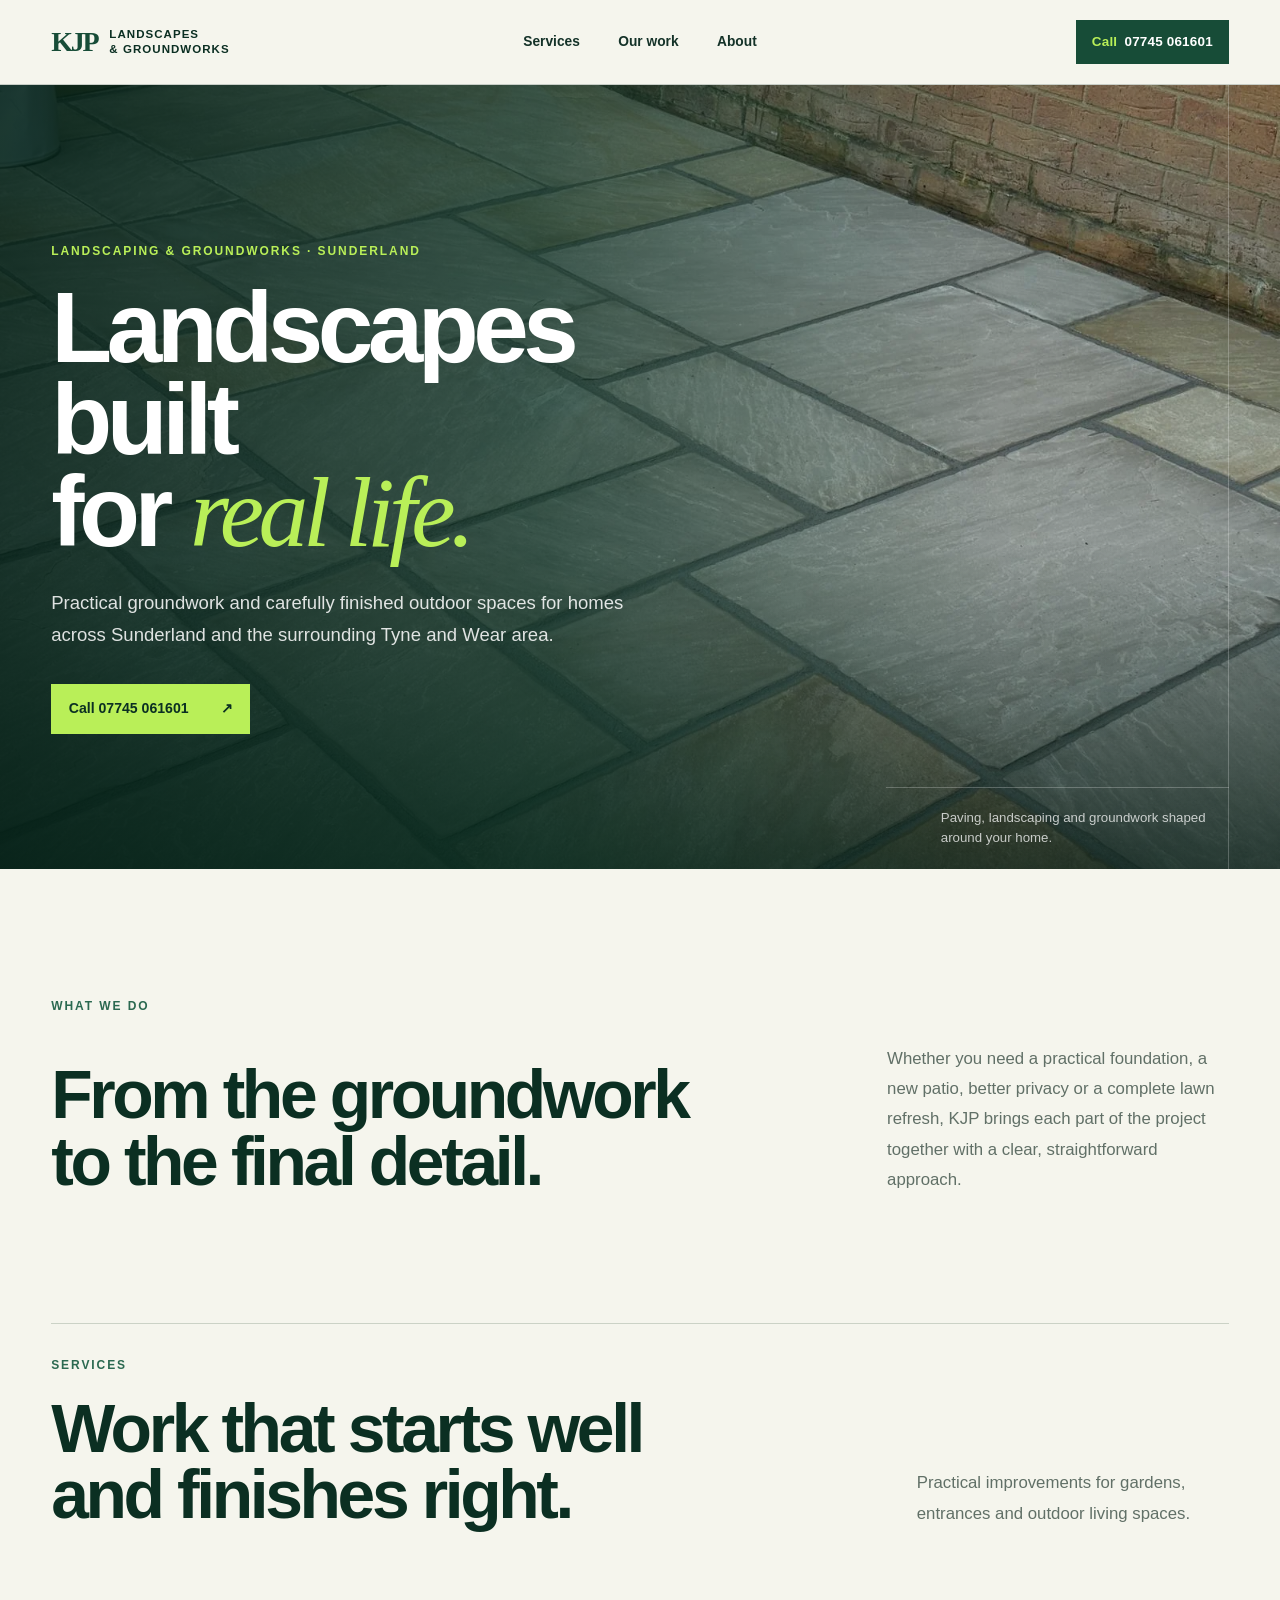
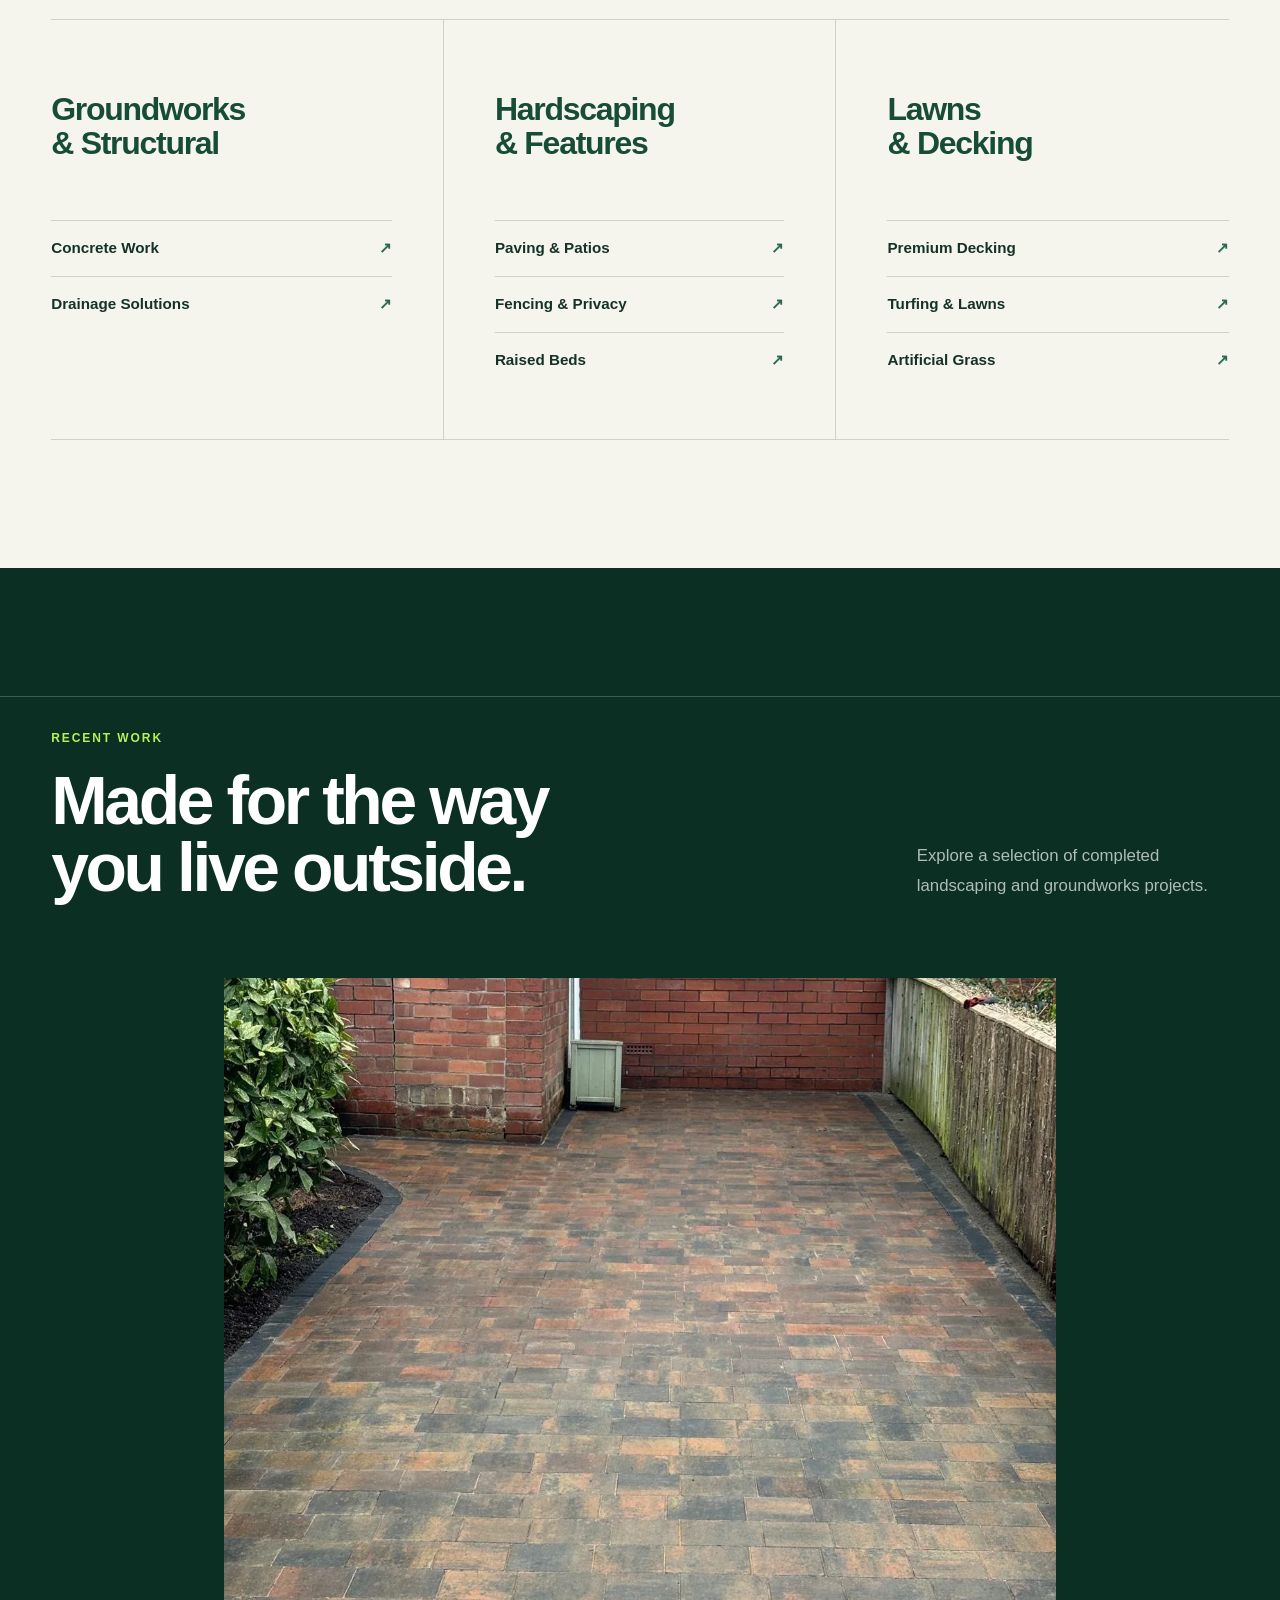
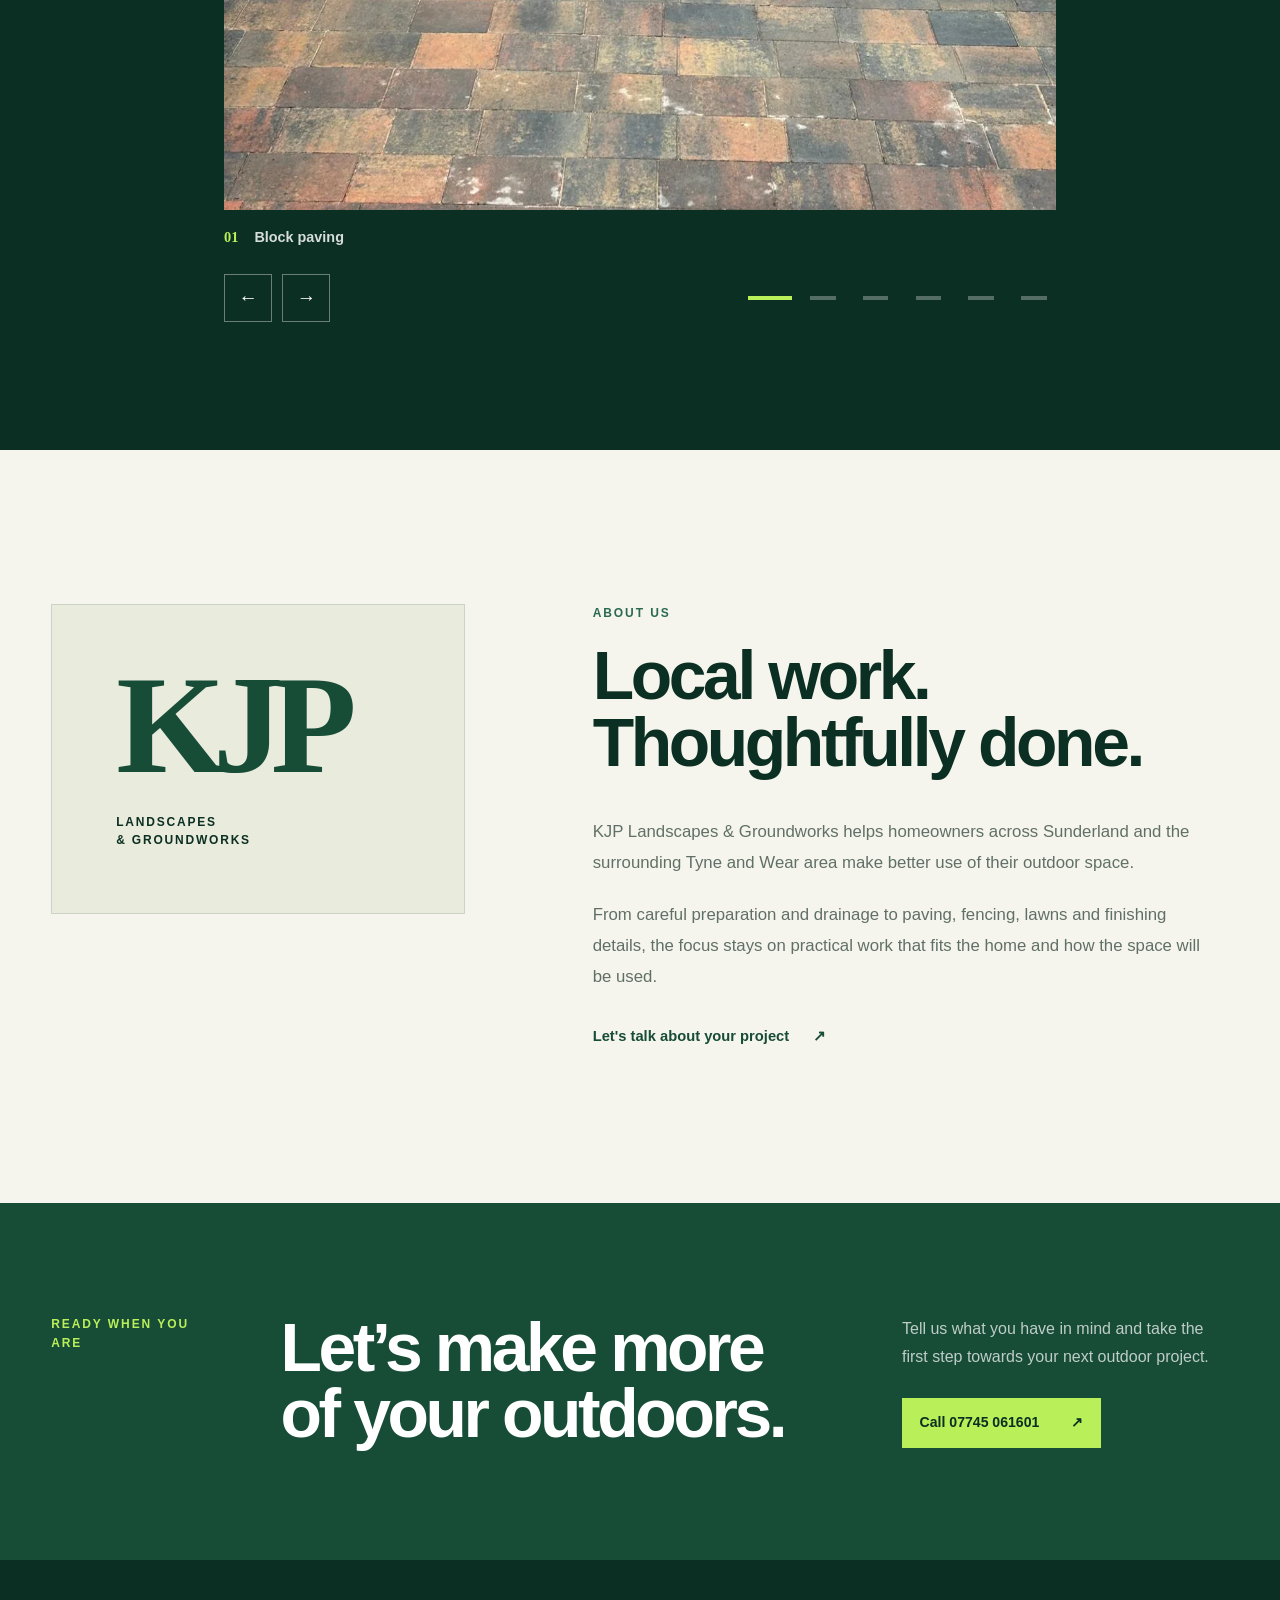
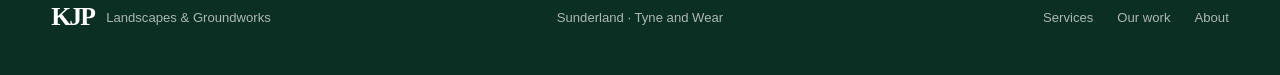
==== commit 30478734: "Added clickable images - not sure if I am keeping them or deleting them. Fixed carousel edges" ====
--- a/draft1/index.html
+++ b/draft1/index.html
@@ -104,27 +104,39 @@
         <div class="carousel-viewport">
           <div class="carousel-track">
             <figure class="carousel-slide">
-              <img src="assets/project-01.webp" alt="Block-paved driveway beside a brick home" width="1200" height="1600" loading="lazy" decoding="async">
+              <a class="carousel-image-link" href="assets/project-01.webp" target="_blank" rel="noopener" aria-label="Open the full-size block-paved driveway image in a new tab">
+                <img src="assets/project-01.webp" alt="Block-paved driveway beside a brick home" width="1200" height="1600" loading="lazy" decoding="async">
+              </a>
               <figcaption><span>01</span> Block paving</figcaption>
             </figure>
             <figure class="carousel-slide">
+             <a class="carousel-image-link" href="assets/project-02.webp" target="_blank" rel="noopener">
               <img src="assets/project-02.webp" alt="Paved garden with raised timber beds" width="1600" height="1200" loading="lazy" decoding="async">
+            </a>
               <figcaption><span>02</span> Paving &amp; raised beds</figcaption>
             </figure>
             <figure class="carousel-slide">
-              <img src="assets/project-03.webp" alt="Gravel garden with timber sleeper paths and planting" width="1600" height="1200" loading="lazy" decoding="async">
+              <a class="carousel-image-link" href="assets/project-03.webp" target="_blank" rel="noopener">
+                <img src="assets/project-03.webp" alt="Gravel garden with timber sleeper paths and planting" width="1600" height="1200" loading="lazy" decoding="async">
+              </a>
               <figcaption><span>03</span> Garden features</figcaption>
             </figure>
             <figure class="carousel-slide">
-              <img src="assets/project-04.webp" alt="Paved patio with a newly built timber pergola" width="1200" height="1600" loading="lazy" decoding="async">
+              <a class="carousel-image-link" href="assets/project-04.webp" target="_blank" rel="noopener">
+                <img src="assets/project-04.webp" alt="Paved patio with a newly built timber pergola" width="1200" height="1600" loading="lazy" decoding="async">
+              </a>
               <figcaption><span>04</span> Patio &amp; pergola</figcaption>
             </figure>
             <figure class="carousel-slide">
-              <img src="assets/project-05.webp" alt="Large-format paved path beside a planted border" width="1200" height="1600" loading="lazy" decoding="async">
+              <a class="carousel-image-link" href="assets/project-05.webp" target="_blank" rel="noopener">
+                <img src="assets/project-05.webp" alt="Large-format paved path beside a planted border" width="1200" height="1600" loading="lazy" decoding="async">
+              </a>
               <figcaption><span>05</span> Paths &amp; edging</figcaption>
             </figure>
             <figure class="carousel-slide">
-              <img src="assets/project-06.webp" alt="Tiered paved garden with a lawn and timber fencing" width="1200" height="1600" loading="lazy" decoding="async">
+              <a class="carousel-image-link" href="assets/project-06.webp" target="_blank" rel="noopener">
+                <img src="assets/project-06.webp" alt="Tiered paved garden with a lawn and timber fencing" width="1200" height="1600" loading="lazy" decoding="async">
+              </a>
               <figcaption><span>06</span> Patio &amp; lawn</figcaption>
             </figure>
           </div>
--- a/draft1/styles.css
+++ b/draft1/styles.css
@@ -459,7 +459,7 @@
 }
 
 .carousel {
-  width: min(100%, calc(60rem + (var(--gutter) * 2)));
+  width: min(100%, calc(52rem + (var(--gutter) * 2)));
   margin: clamp(3rem, 6vw, 5.5rem) auto 0;
   padding-inline: var(--gutter);
 }
@@ -468,23 +468,28 @@
   min-width: 0;
 }
 
+.carousel-image-link {
+  display: block;
+  width: 100%;
+  aspect-ratio: 1 / 1;
+  overflow: hidden;
+  cursor: zoom-in;
+}
+
 .carousel-track {
   display: grid;
   grid-template-columns: repeat(2, minmax(0, 1fr));
   gap: 2rem;
 }
 
-.carousel-slide {
-  min-width: 0;
-}
-
-.img {
+.carousel-slide img {
+  display: block;
   width: 100%;
-  aspect-ratio: 4 / 3;
-  object-fit: contain;
+  height: 100%;
+  aspect-ratio: auto;
+  object-fit: cover;
   object-position: center;
   border-radius: 0;
-  background: rgb(5 25 18 / 52%);
 }
 
 .carousel-slide figcaption {
@@ -894,14 +899,6 @@
     grid-template-columns: minmax(0, 1fr);
   }
 
-  .carousel-slide img {
-    aspect-ratio: 4 / 5;
-  }
-
-  .carousel.is-enhanced .carousel-slide img {
-    aspect-ratio: 4 / 5;
-  }
-
   .carousel.is-enhanced .carousel-controls {
     align-items: flex-start;
     flex-direction: column;
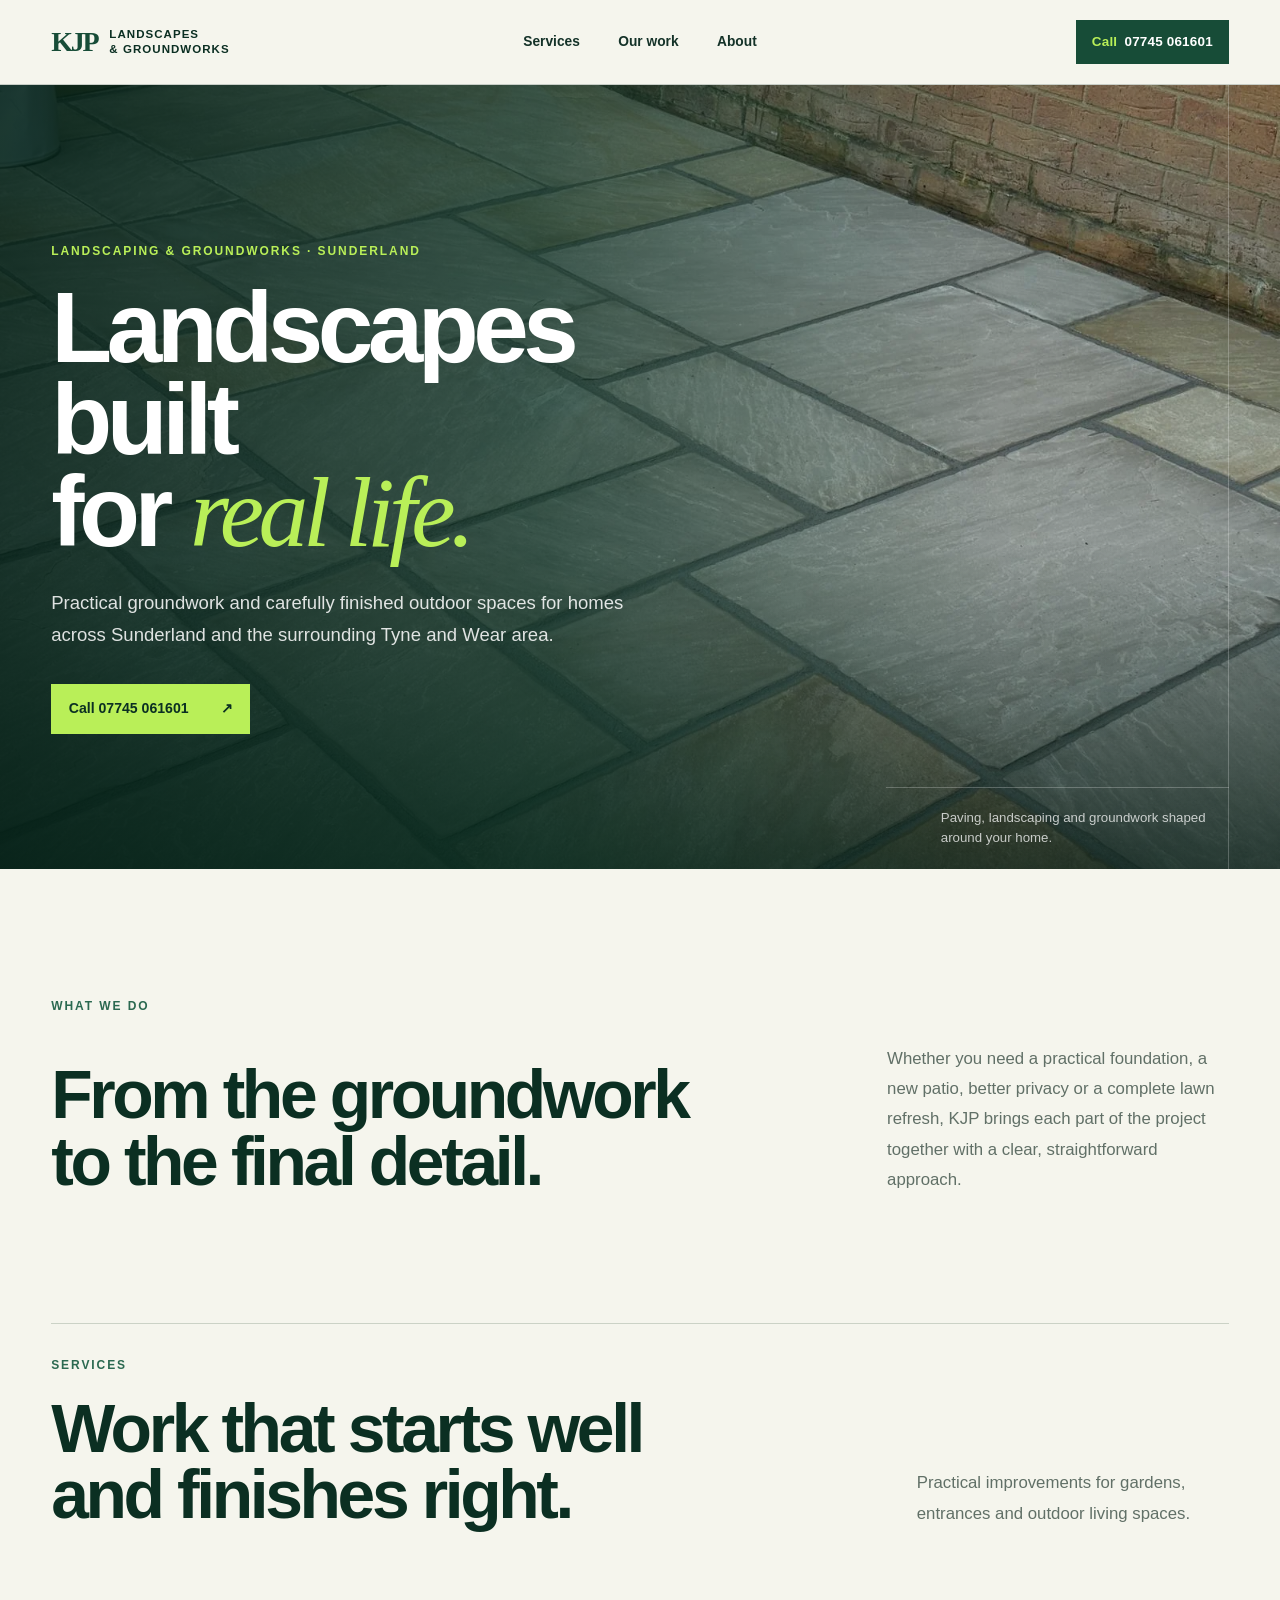
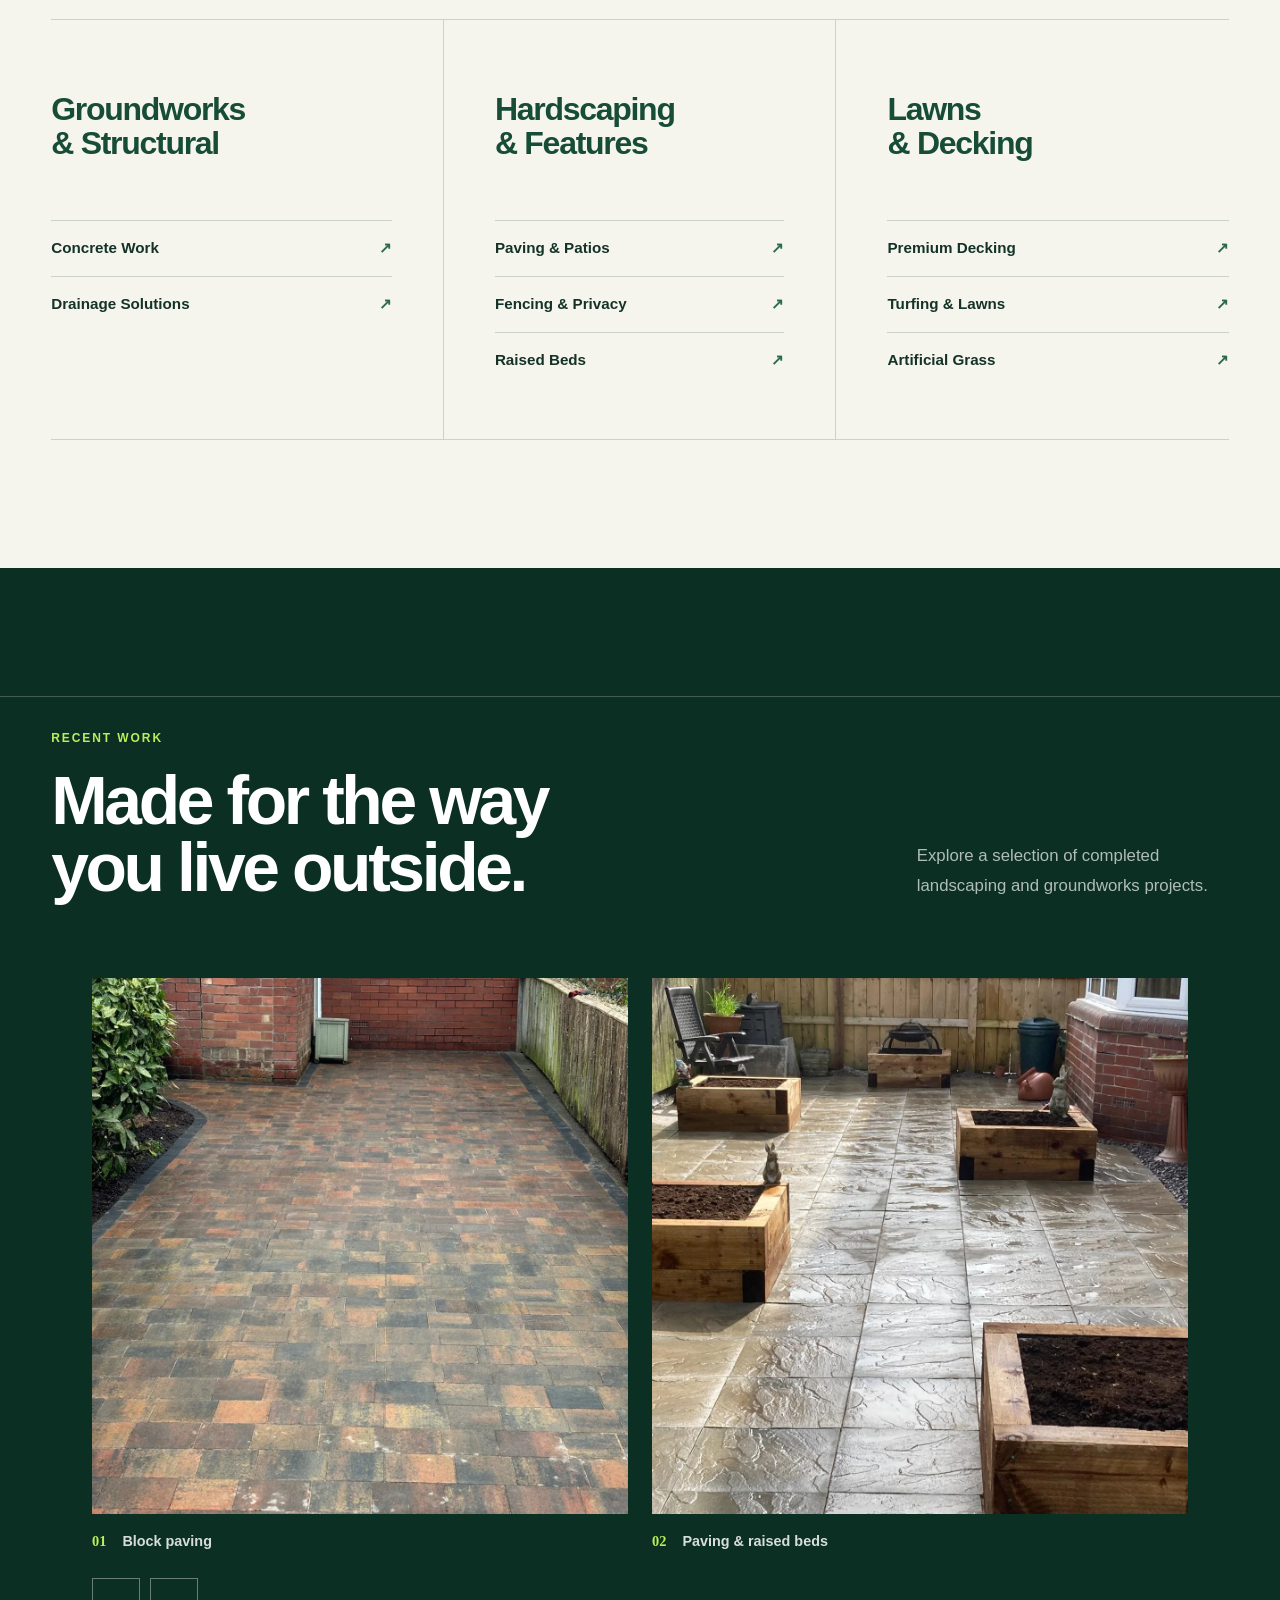
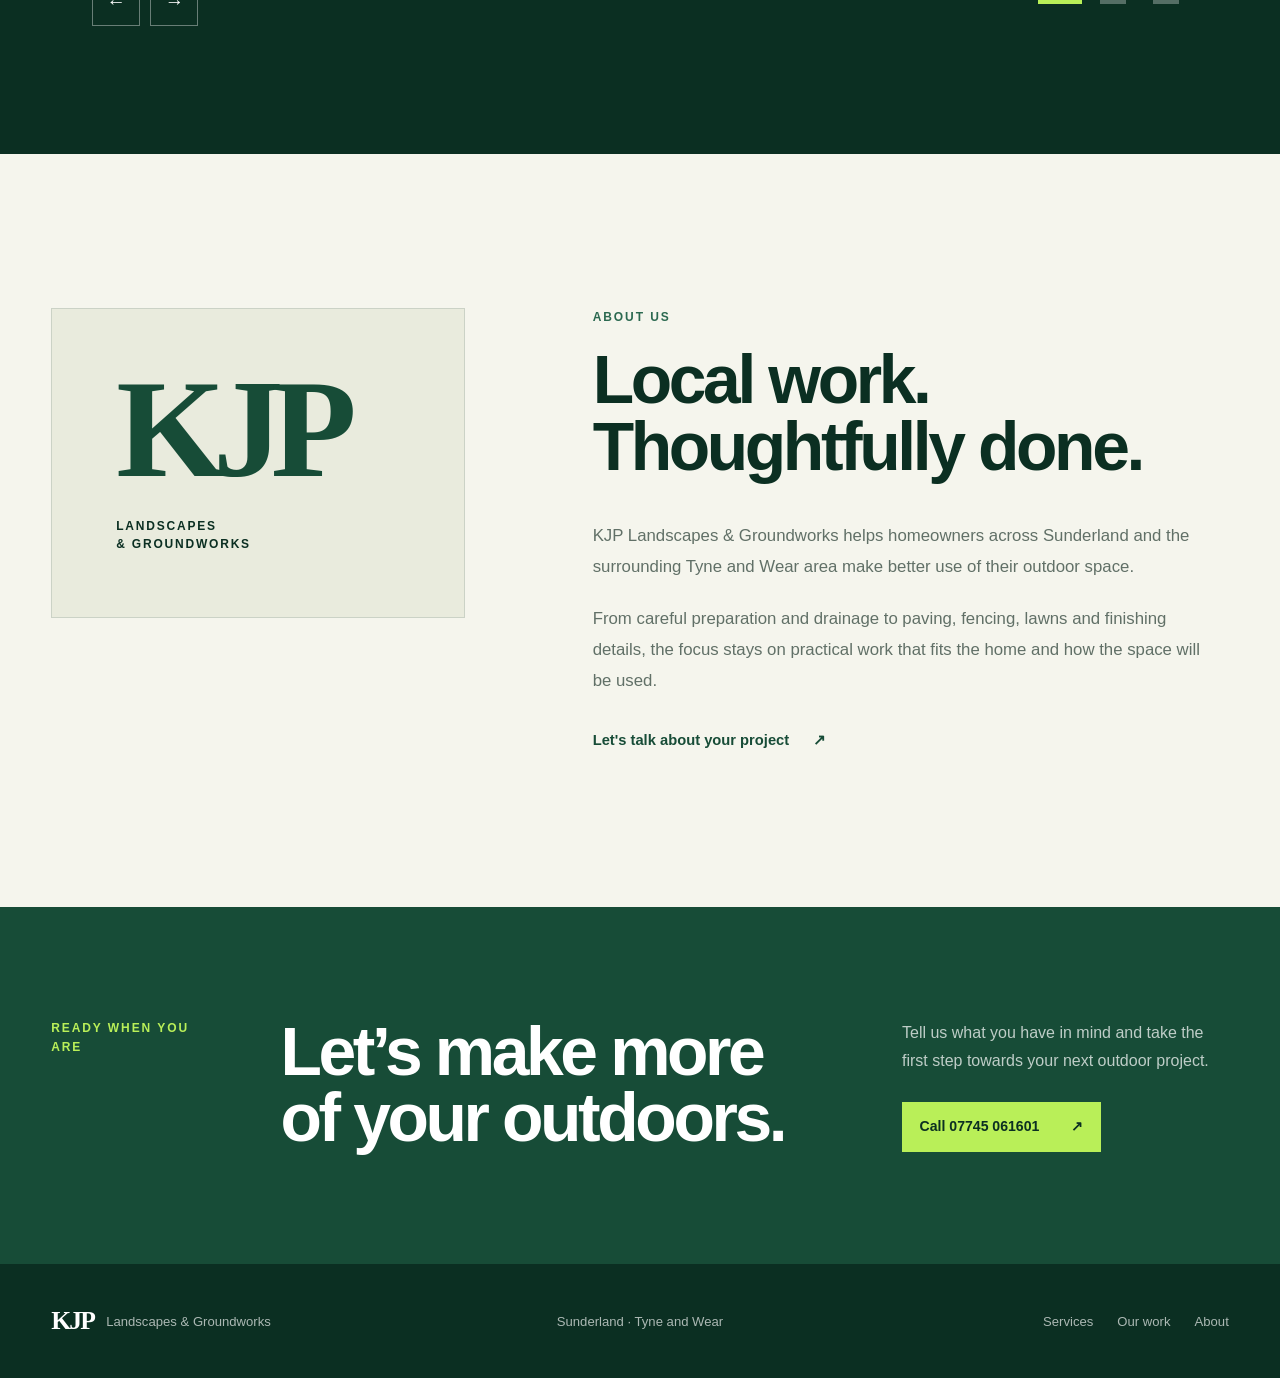
==== commit f1754066: "Fixed carousel again. Should be the last commit for it" ====
--- a/draft1/index.html
+++ b/draft1/index.html
@@ -110,31 +110,31 @@
               <figcaption><span>01</span> Block paving</figcaption>
             </figure>
             <figure class="carousel-slide">
-             <a class="carousel-image-link" href="assets/project-02.webp" target="_blank" rel="noopener">
-              <img src="assets/project-02.webp" alt="Paved garden with raised timber beds" width="1600" height="1200" loading="lazy" decoding="async">
-            </a>
+              <a class="carousel-image-link" href="assets/project-02.webp" target="_blank" rel="noopener" aria-label="Open the full-size paving and raised beds image in a new tab">
+                <img src="assets/project-02.webp" alt="Paved garden with raised timber beds" width="1600" height="1200" loading="lazy" decoding="async">
+              </a>
               <figcaption><span>02</span> Paving &amp; raised beds</figcaption>
             </figure>
             <figure class="carousel-slide">
-              <a class="carousel-image-link" href="assets/project-03.webp" target="_blank" rel="noopener">
+              <a class="carousel-image-link" href="assets/project-03.webp" target="_blank" rel="noopener" aria-label="Open the full-size garden features image in a new tab">
                 <img src="assets/project-03.webp" alt="Gravel garden with timber sleeper paths and planting" width="1600" height="1200" loading="lazy" decoding="async">
               </a>
               <figcaption><span>03</span> Garden features</figcaption>
             </figure>
             <figure class="carousel-slide">
-              <a class="carousel-image-link" href="assets/project-04.webp" target="_blank" rel="noopener">
+              <a class="carousel-image-link" href="assets/project-04.webp" target="_blank" rel="noopener" aria-label="Open the full-size patio and pergola image in a new tab">
                 <img src="assets/project-04.webp" alt="Paved patio with a newly built timber pergola" width="1200" height="1600" loading="lazy" decoding="async">
               </a>
               <figcaption><span>04</span> Patio &amp; pergola</figcaption>
             </figure>
             <figure class="carousel-slide">
-              <a class="carousel-image-link" href="assets/project-05.webp" target="_blank" rel="noopener">
+              <a class="carousel-image-link" href="assets/project-05.webp" target="_blank" rel="noopener" aria-label="Open the full-size paths and edging image in a new tab">
                 <img src="assets/project-05.webp" alt="Large-format paved path beside a planted border" width="1200" height="1600" loading="lazy" decoding="async">
               </a>
               <figcaption><span>05</span> Paths &amp; edging</figcaption>
             </figure>
             <figure class="carousel-slide">
-              <a class="carousel-image-link" href="assets/project-06.webp" target="_blank" rel="noopener">
+              <a class="carousel-image-link" href="assets/project-06.webp" target="_blank" rel="noopener" aria-label="Open the full-size patio and lawn image in a new tab">
                 <img src="assets/project-06.webp" alt="Tiered paved garden with a lawn and timber fencing" width="1200" height="1600" loading="lazy" decoding="async">
               </a>
               <figcaption><span>06</span> Patio &amp; lawn</figcaption>
--- a/draft1/styles.css
+++ b/draft1/styles.css
@@ -459,7 +459,7 @@
 }
 
 .carousel {
-  width: min(100%, calc(52rem + (var(--gutter) * 2)));
+  width: min(100%, calc(68.5rem + (var(--gutter) * 2)));
   margin: clamp(3rem, 6vw, 5.5rem) auto 0;
   padding-inline: var(--gutter);
 }
@@ -479,7 +479,7 @@
 .carousel-track {
   display: grid;
   grid-template-columns: repeat(2, minmax(0, 1fr));
-  gap: 2rem;
+  gap: 1.5rem;
 }
 
 .carousel-slide img {
@@ -517,13 +517,13 @@
 
 .carousel.is-enhanced .carousel-track {
   display: flex;
-  gap: 0;
+  gap: 1.5rem;
   transition: transform 560ms cubic-bezier(0.22, 1, 0.36, 1);
   touch-action: pan-y;
 }
 
 .carousel.is-enhanced .carousel-slide {
-  flex: 0 0 100%;
+  flex: 0 0 calc((100% - 1.5rem) / 2);
 }
 
 .carousel.is-enhanced .carousel-slide figcaption {
@@ -584,6 +584,10 @@
   cursor: pointer;
 }
 
+.carousel-indicators button[hidden] {
+  display: none;
+}
+
 .carousel-indicators button::before {
   width: 1.6rem;
   height: 0.28rem;
@@ -899,6 +903,14 @@
     grid-template-columns: minmax(0, 1fr);
   }
 
+  .carousel.is-enhanced .carousel-track {
+    gap: 0;
+  }
+
+  .carousel.is-enhanced .carousel-slide {
+    flex-basis: 100%;
+  }
+
   .carousel.is-enhanced .carousel-controls {
     align-items: flex-start;
     flex-direction: column;
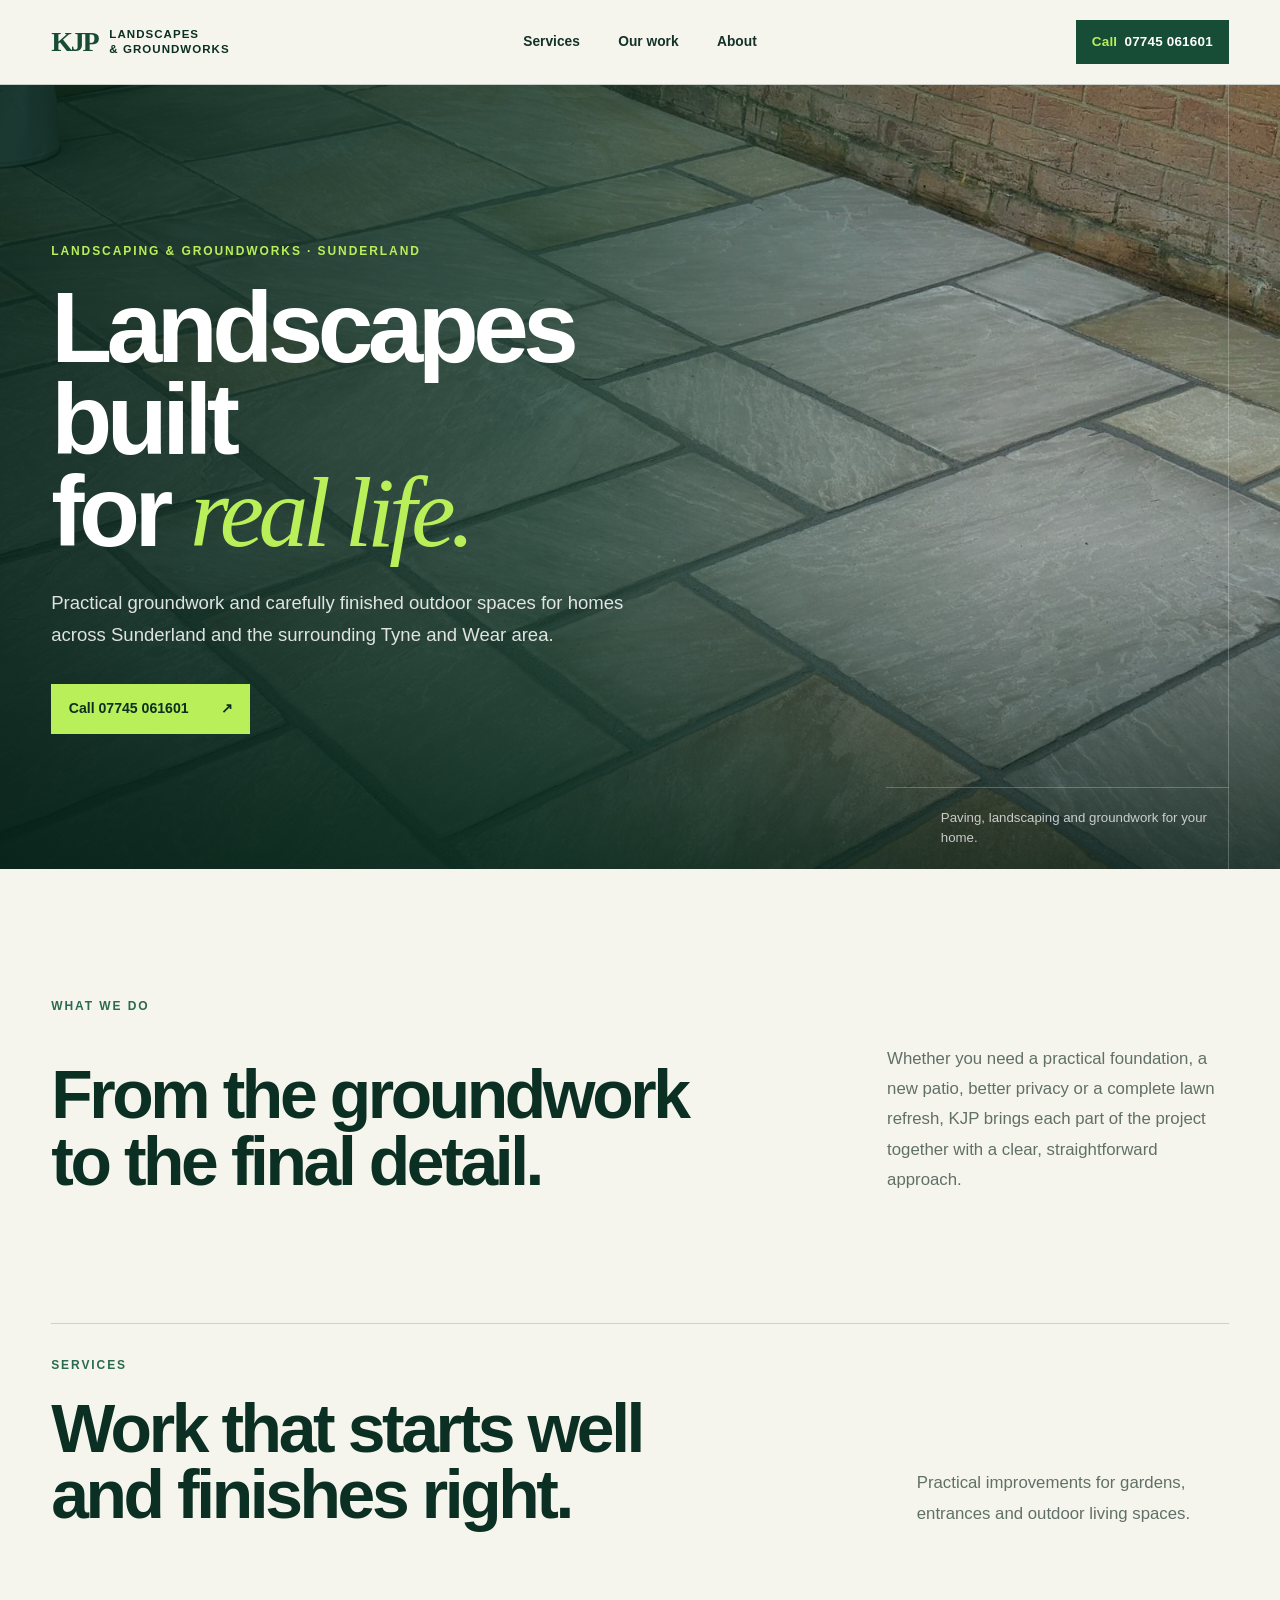
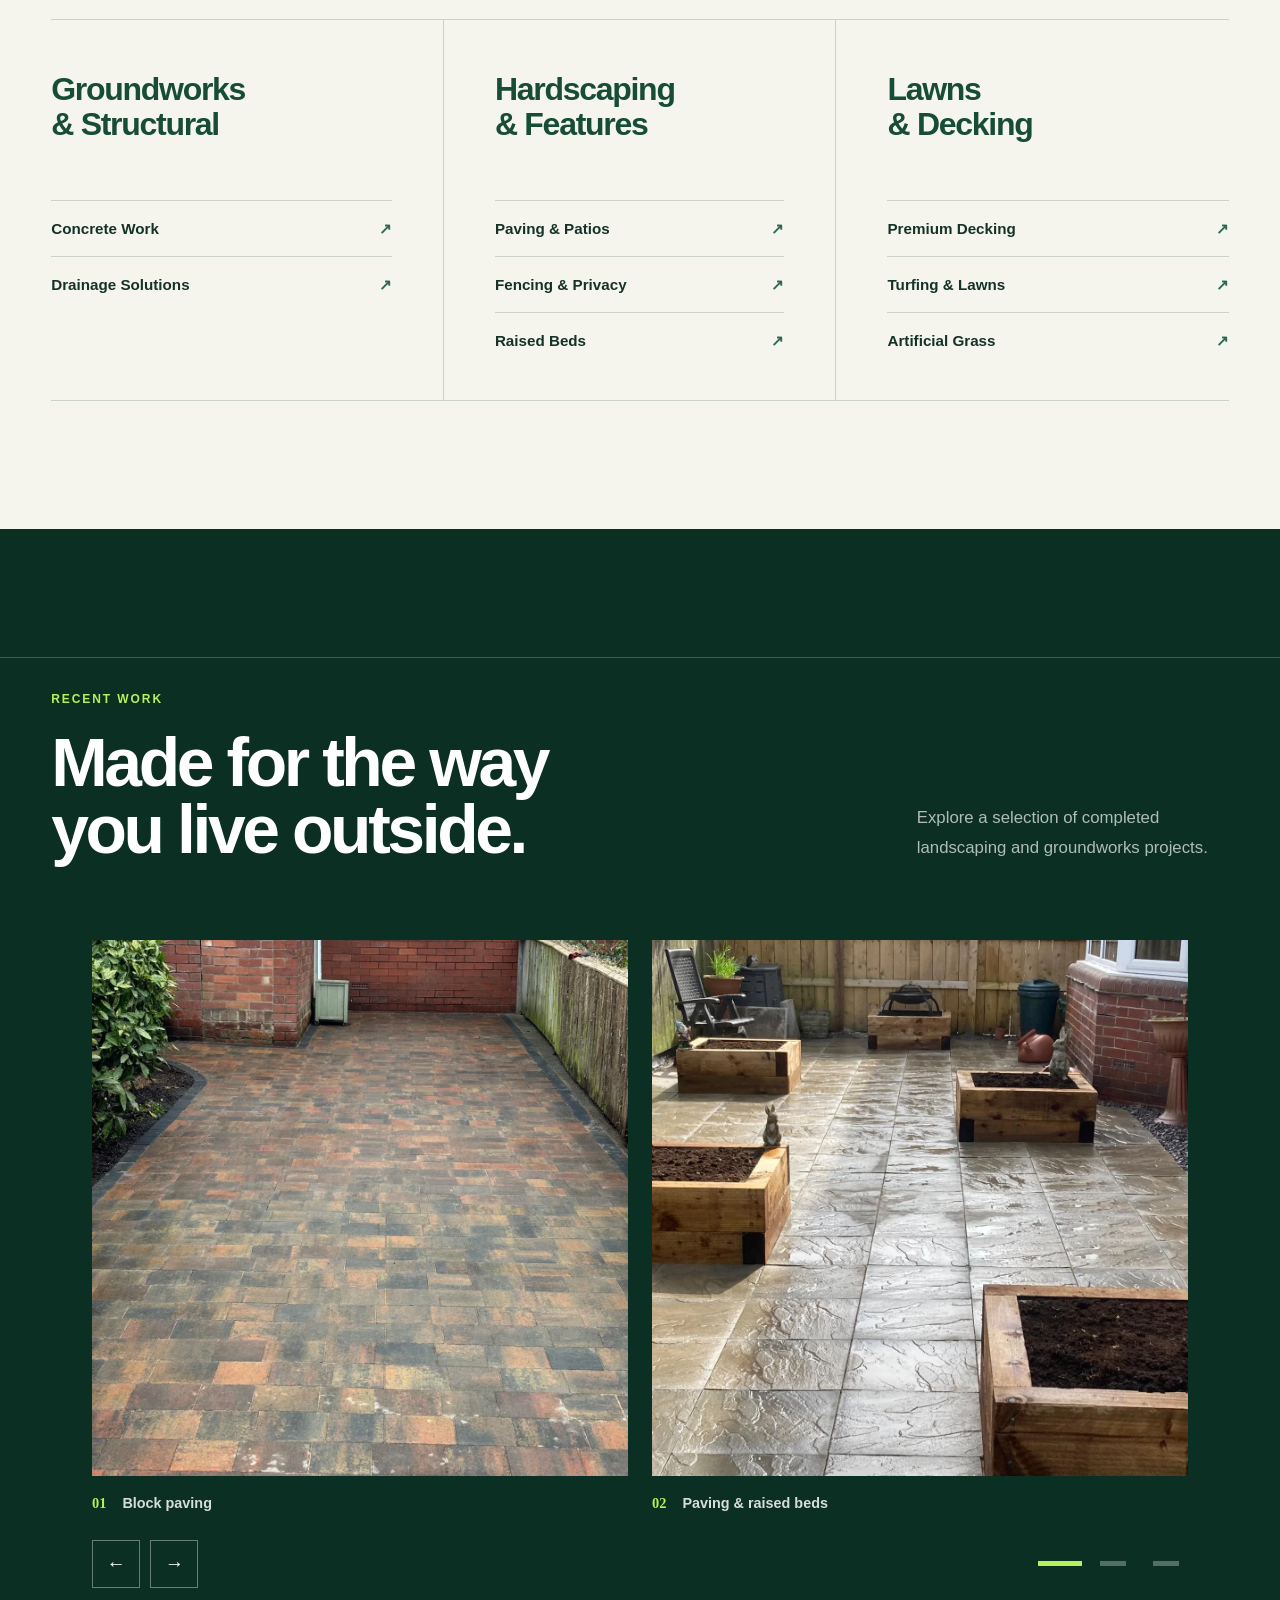
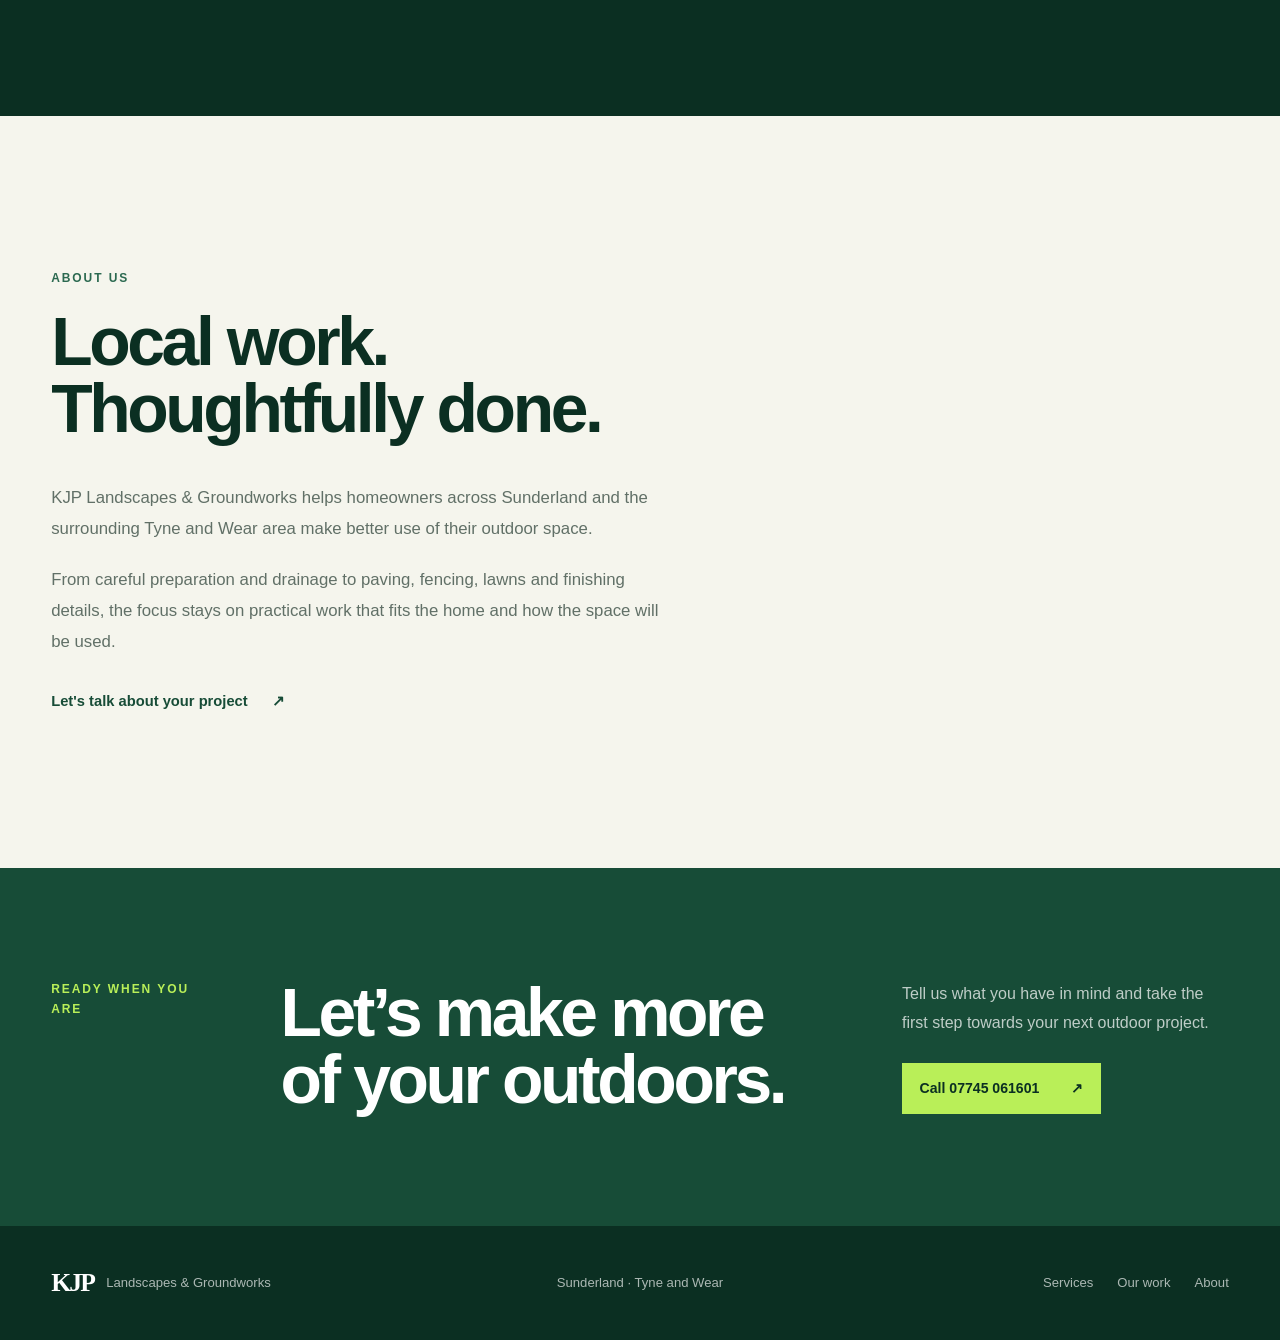
==== commit 25a21922: "Some formatting updates. Remove KJP logo at the bottom Fixed carousel initial loading" ====
--- a/draft1/index.html
+++ b/draft1/index.html
@@ -42,7 +42,7 @@
         <p class="hero-copy">Practical groundwork and carefully finished outdoor spaces for homes across Sunderland and the surrounding Tyne and Wear area.</p>
         <a class="primary-action" href="tel:07745061601">Call 07745 061601 <span aria-hidden="true">↗</span></a>
       </div>
-      <p class="hero-note"><span class="hero-spacer" aria-hidden="true">01</span> Paving, landscaping and groundwork shaped around your home.</p>
+      <p class="hero-note"><span class="hero-spacer" aria-hidden="true">01</span> Paving, landscaping and groundwork for your home.</p>
     </section>
 
     <section class="intro section-shell" aria-labelledby="intro-title">
@@ -161,10 +161,6 @@
     </section>
 
     <section class="about section-shell" id="about" aria-labelledby="about-title">
-      <div class="about-stat" aria-hidden="true">
-        <span>KJP</span>
-        <p>Landscapes<br>&amp; Groundworks</p>
-      </div>
       <div class="about-copy">
         <p class="section-number">About us</p>
         <h2 id="about-title">Local work.<br>Thoughtfully done.</h2>
--- a/draft1/styles.css
+++ b/draft1/styles.css
@@ -397,7 +397,8 @@
 
 .service-group {
   min-width: 0;
-  padding: clamp(2rem, 4vw, 3.25rem);
+  padding-block: 2rem;
+  padding-inline: clamp(2rem, 4vw, 3.25rem);
   border-right: 1px solid var(--line);
 }
 
@@ -602,36 +603,7 @@
 }
 
 .about {
-  display: grid;
-  grid-template-columns: minmax(16rem, 0.65fr) minmax(0, 1fr);
-  gap: clamp(3rem, 10vw, 9rem);
-  align-items: start;
   padding-block: clamp(6rem, 12vw, 10rem);
-}
-
-.about-stat {
-  padding: clamp(2rem, 5vw, 4rem);
-  border: 1px solid var(--line);
-  background: var(--paper-deep);
-}
-
-.about-stat > span {
-  color: var(--forest);
-  font-family: var(--display);
-  font-size: clamp(5rem, 11vw, 9rem);
-  font-weight: 700;
-  letter-spacing: -0.09em;
-  line-height: 0.8;
-}
-
-.about-stat p {
-  margin-top: 2rem;
-  color: var(--forest-dark);
-  font-size: 0.75rem;
-  font-weight: 800;
-  letter-spacing: 0.15em;
-  line-height: 1.5;
-  text-transform: uppercase;
 }
 
 .about-copy h2 {
@@ -757,11 +729,6 @@
     min-height: auto;
   }
 
-  .about {
-    grid-template-columns: minmax(14rem, 0.55fr) minmax(0, 1fr);
-    gap: 4rem;
-  }
-
   .closing-grid {
     grid-template-columns: 0.4fr 1fr;
   }
@@ -798,10 +765,7 @@
   .brand-name {
     font-size: 0.61rem;
     letter-spacing: 0.06em;
-  }
-
-  .brand-name span {
-    display: none;
+    white-space: nowrap;
   }
 
   .site-nav {
@@ -860,7 +824,6 @@
   .intro-grid,
   .section-heading,
   .gallery-heading,
-  .about,
   .closing-grid,
   .footer-grid {
     grid-template-columns: minmax(0, 1fr);
@@ -868,8 +831,7 @@
 
   .intro-grid,
   .section-heading,
-  .gallery-heading,
-  .about {
+  .gallery-heading {
     gap: 2rem;
   }
 
@@ -885,7 +847,7 @@
   .service-group:first-child,
   .service-group:last-child {
     grid-column: auto;
-    padding: 2rem 0;
+    padding: 1.5rem 0;
     border-right: 0;
     border-top: 1px solid var(--line);
   }
@@ -931,10 +893,6 @@
     width: auto;
   }
 
-  .about-stat {
-    padding: 3rem 2rem;
-  }
-
   .closing-grid > div:last-child {
     grid-column: auto;
   }
@@ -953,12 +911,27 @@
 }
 
 @media (max-width: 390px) {
+  .header-inner {
+    gap: 0.5rem;
+  }
+
+  .brand {
+    gap: 0.35rem;
+  }
+
+  .brand-mark {
+    font-size: 1.35rem;
+  }
+
   .brand-name {
-    display: none;
+    display: grid;
+    font-size: 0.52rem;
+    letter-spacing: 0.03em;
   }
 
   .call-button {
-    font-size: 0.73rem;
+    padding-inline: 0.6rem;
+    font-size: 0.7rem;
   }
 }
 
